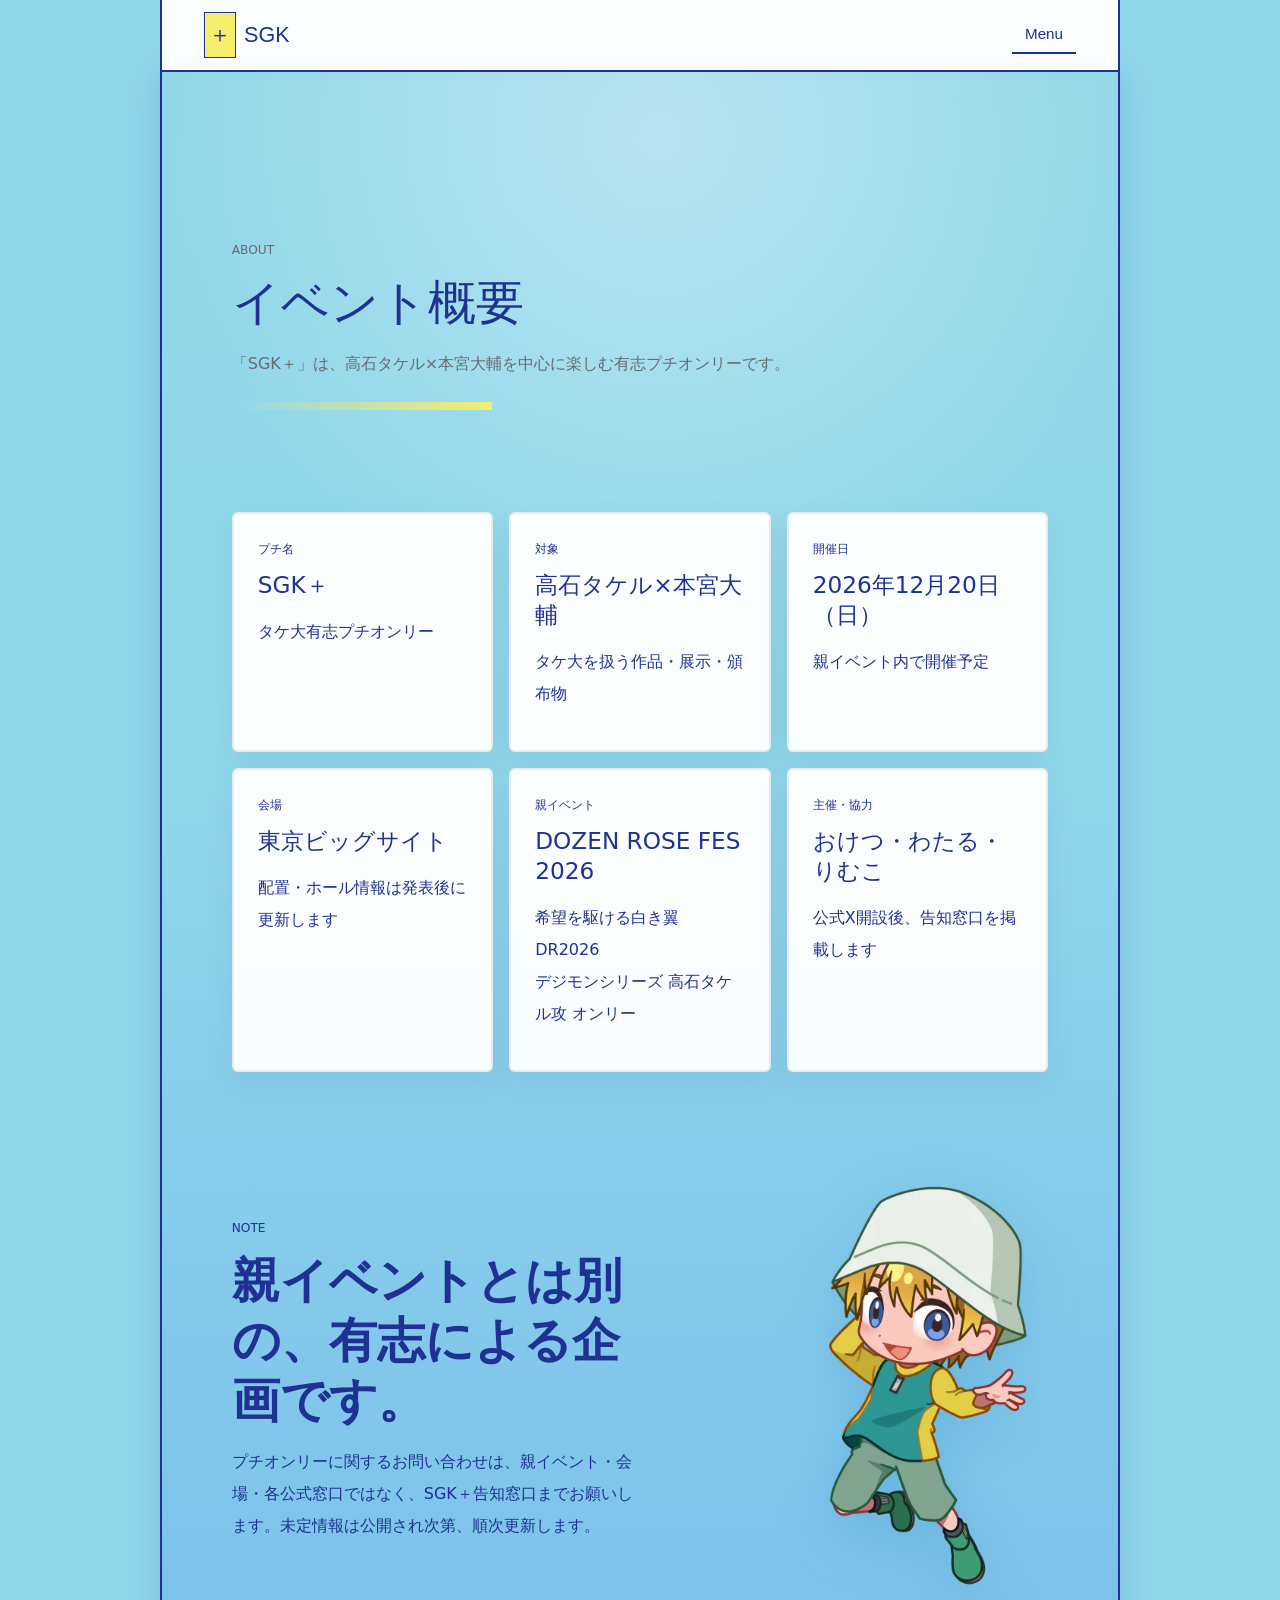
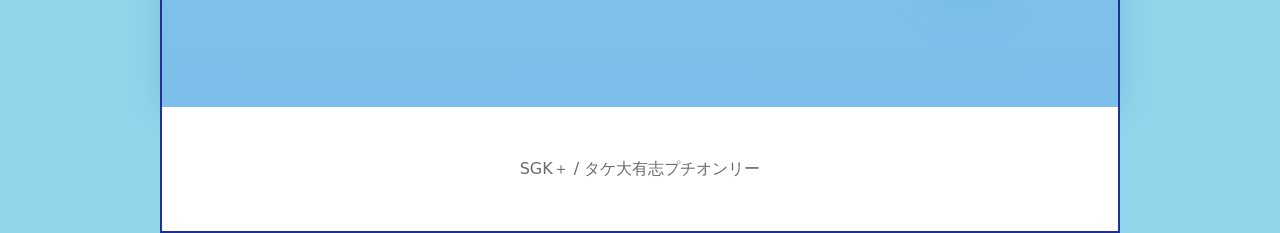
==== about.html @ bb7963df "Add files via upload" ====
<!doctype html>
<html lang="ja">
<head>
  <meta charset="utf-8">
  <meta name="viewport" content="width=device-width, initial-scale=1">
  <title>イベント概要 | SGK＋</title>
  <link rel="stylesheet" href="assets/css/style.css">
</head>
<body>
  <header class="site-header">
    <a class="brand" href="index.html"><span class="brand-mark">＋</span><span>SGK</span></a>
    <button class="nav-toggle" type="button" aria-expanded="false" aria-controls="site-nav">Menu</button>
    <nav class="site-nav" id="site-nav">
      <a href="about.html">概要</a><a href="join.html">参加方法</a><a href="circles.html">サークル</a><a href="plans.html">当日企画</a><a href="news.html">お知らせ</a><a href="contact.html">問い合わせ</a>
    </nav>
  </header>
  <main class="subpage">
    <section class="page-hero reveal">
      <p class="eyebrow">ABOUT</p>
      <h1>イベント概要</h1>
      <p>「SGK＋」は、高石タケル×本宮大輔を中心に楽しむ有志プチオンリーです。</p>
    </section>
    <section class="section detail-grid">
      <div class="detail-card reveal"><span>プチ名</span><strong>SGK＋</strong><p>タケ大有志プチオンリー</p></div>
      <div class="detail-card reveal"><span>対象</span><strong>高石タケル×本宮大輔</strong><p>タケ大を扱う作品・展示・頒布物</p></div>
      <div class="detail-card reveal"><span>開催日</span><strong>2026年12月20日（日）</strong><p>親イベント内で開催予定</p></div>
      <div class="detail-card reveal"><span>会場</span><strong>東京ビッグサイト</strong><p>配置・ホール情報は発表後に更新します</p></div>
      <div class="detail-card reveal"><span>親イベント</span><strong>DOZEN ROSE FES 2026</strong><p>希望を駆ける白き翼 DR2026<br>デジモンシリーズ 高石タケル攻 オンリー</p></div>
      <div class="detail-card reveal"><span>主催・協力</span><strong>おけつ・わたる・りむこ</strong><p>公式X開設後、告知窓口を掲載します</p></div>
    </section>
    <section class="section split">
      <div class="reveal">
        <div class="section-kicker">NOTE</div>
        <h2>親イベントとは別の、有志による企画です。</h2>
        <p>プチオンリーに関するお問い合わせは、親イベント・会場・各公式窓口ではなく、SGK＋告知窓口までお願いします。未定情報は公開され次第、順次更新します。</p>
      </div>
      <img class="side-sd reveal" src="assets/images/takeru-sd.webp" alt="高石タケルSD">
    </section>
  </main>
  <footer class="site-footer"><p>SGK＋ / タケ大有志プチオンリー</p></footer>
  <script src="assets/js/main.js"></script>
</body>
</html>
---- assets/css/style.css ----
:root {
  --blue: #19aee4;
  --blue-deep: #006f9e;
  --blue-pale: #bdefff;
  --yellow: #f5ee6d;
  --yellow-soft: #fff6a6;
  --green: #8bd017;
  --ink: #22211f;
  --muted: #686b70;
  --line: #c9e8f6;
  --paper: #ffffff;
  --shadow: 0 12px 30px rgba(39, 72, 84, .08);
  --radius: 6px;
  --space: clamp(22px, 4vw, 56px);
  --max: 1120px;
  --font-body: "Tsukushi A Round Gothic", "Tsukushi B Round Gothic", "筑紫A丸ゴシック", "筑紫B丸ゴシック", "Hiragino Maru Gothic ProN", "Hiragino Sans", "Yu Gothic", "Noto Sans JP", system-ui, sans-serif;
  --font-heading-ja: "A1 Gothic", "A1ゴシック", "Hiragino Sans", "Yu Gothic", "Noto Sans JP", system-ui, sans-serif;
  --font-heading-en: "Futura", "Futura PT", "Avenir Next", "Montserrat", "Helvetica Neue", Arial, sans-serif;
}

/* Centered poster layout: blue outer field + white scroll column */
:root {
  --blue: #90D7EC;
  --blue-deep: #1F3192;
  --ink: #1F3192;
  --line: #1F3192;
}

body {
  background: var(--blue);
  color: var(--ink);
}

.motion-parts,
.hero-parts,
.section-parts,
.local-parts,
.deco,
.hero::before,
.hero::after,
.notice-section::before,
.notice-section::after,
.scroll-poster::before {
  display: none;
}

.site-header,
main,
.site-footer {
  width: min(960px, 100%);
  margin-inline: auto;
}

.site-header {
  background: rgba(255, 255, 255, .96);
  border-inline: 2px solid var(--ink);
  border-bottom: 2px solid var(--ink);
}

main {
  background: #fff;
  border-inline: 2px solid var(--ink);
  box-shadow: 0 0 34px rgba(31, 49, 146, .18);
}

.site-footer {
  background: #fff;
  border: 2px solid var(--ink);
  border-top: 0;
}

.hero,
.quick-info,
.notice-section,
.notice-section.blue,
.notice-section.yellow,
.scroll-poster {
  background: #fff;
}

.hero {
  min-height: calc(100svh - 72px);
  padding-inline: clamp(18px, 5vw, 54px);
  border-bottom: 2px solid var(--ink);
}

.hero-bg {
  background: transparent;
}

.hero::selection,
main::selection {
  background: var(--yellow);
}

.hero-label,
.hero-sub,
.hero-facts span,
.quick-info p,
.memo-paper,
.notice-panel,
.big-step,
.guide-card,
.x-area,
.news-item,
.phone-card,
.scroll-chapter {
  border-color: var(--ink);
  color: var(--ink);
}

.hero-label,
.hero-facts span,
.quick-info p,
.notice-panel,
.big-step,
.guide-card,
.x-area,
.news-item,
.phone-card,
.scroll-chapter {
  background: #fff;
}

.hero-label {
  border: 2px solid var(--ink);
  border-radius: 0;
}

.hero-sub {
  border-color: var(--ink);
}

.quick-info {
  padding: 28px clamp(18px, 5vw, 54px);
  border-bottom: 2px solid var(--ink);
}

.quick-info-inner {
  width: 100%;
}

.quick-info p {
  border-radius: 0;
  box-shadow: none;
}

.notice-section {
  padding: clamp(64px, 8vw, 104px) clamp(18px, 5vw, 54px);
  border-bottom: 2px solid var(--ink);
}

.notice-title span {
  color: var(--ink);
  font-family: var(--font-heading-en);
}

.notice-title h2 {
  color: var(--ink);
}

.notice-panel,
.big-step,
.guide-card,
.x-area,
.news-item,
.phone-card,
.scroll-chapter {
  border: 2px solid var(--ink);
  border-radius: 0;
  box-shadow: none;
}

.notice-panel.with-sd {
  padding-inline: clamp(28px, 9vw, 110px);
}

.info-list div {
  border-bottom: 1px solid rgba(31, 49, 146, .28);
}

.big-step:not(:last-child)::after {
  border-color: var(--ink);
}

.button {
  border-color: var(--ink);
  color: var(--ink);
  background: #fff;
}

.button.primary {
  background: var(--ink);
  color: #fff;
}

.scroll-poster {
  width: 100%;
  padding-inline: clamp(18px, 5vw, 54px);
  border-bottom: 2px solid var(--ink);
  color: var(--ink);
}

.phone-card {
  background: #fff;
}

.phone-card::before {
  display: none;
}

.scroll-chapter {
  background: #fff;
}

.scroll-chapter p,
.section p,
.page-hero p {
  color: var(--ink);
}

.x-area {
  width: calc(100% - clamp(36px, 10vw, 108px));
  margin-top: clamp(54px, 8vw, 94px);
  margin-bottom: clamp(54px, 8vw, 94px);
}

.brand,
.quick-info b,
.info-list dt,
.phone-kicker,
.scroll-chapter span,
.section-kicker,
.news-item time {
  color: var(--ink);
}

.line-object {
  position: relative;
  z-index: 2;
  width: fit-content;
  margin: 0 auto clamp(22px, 4vw, 40px);
  padding: 13px 46px;
  background: #fff;
  border: 2px solid var(--ink);
  color: var(--ink);
  font-family: var(--font-heading-en);
  font-size: .9rem;
}

.line-object::before {
  content: "";
  position: absolute;
  inset: -12px -26px auto 26px;
  height: 24px;
  border: 2px solid var(--ink);
  border-bottom: 0;
  z-index: -1;
}

.object-corner {
  margin-left: 0;
  transform: rotate(-2deg);
}

.object-label {
  transform: rotate(1deg);
}

@media (max-width: 900px) {
  .site-header,
  main,
  .site-footer {
    width: min(100%, 720px);
  }

  .site-header,
  main,
  .site-footer {
    border-inline: 0;
  }

  .scroll-poster {
    padding-inline: 18px;
  }
}

* {
  box-sizing: border-box;
}

html {
  scroll-behavior: smooth;
}

body {
  margin: 0;
  color: var(--ink);
  background: var(--blue);
  font-family: var(--font-body);
  line-height: 2;
  letter-spacing: 0;
  font-weight: 400;
}

body * {
  letter-spacing: 0;
}

a {
  color: inherit;
  text-decoration: none;
}

img {
  max-width: 100%;
  display: block;
}

.site-header {
  position: sticky;
  top: 0;
  z-index: 20;
  display: flex;
  align-items: center;
  justify-content: space-between;
  min-height: 72px;
  padding: 12px clamp(16px, 4vw, 42px);
  background: rgba(251, 250, 243, .88);
  border-bottom: 1px solid rgba(34, 33, 31, .1);
  backdrop-filter: blur(18px);
}

.brand {
  display: inline-flex;
  align-items: center;
  gap: 8px;
  font-weight: 500;
  font-size: 1.35rem;
  color: var(--blue-deep);
  font-family: var(--font-heading-en);
}

.brand-mark {
  display: grid;
  place-items: center;
  width: 32px;
  aspect-ratio: 1;
  color: var(--ink);
  background: var(--yellow);
  border: 1px solid var(--ink);
  box-shadow: none;
}

.site-nav {
  position: absolute;
  top: calc(100% + 10px);
  right: clamp(16px, 4vw, 42px);
  display: none;
  min-width: min(300px, calc(100vw - 32px));
  padding: 14px;
  background: var(--ink);
  border: 2px solid var(--ink);
  box-shadow: 10px 10px 0 rgba(255, 255, 255, .35);
  font-size: .9rem;
  font-weight: 400;
  font-family: var(--font-heading-ja);
}

.site-nav.is-open {
  display: grid;
  gap: 8px;
}

.site-nav a {
  padding: 13px 16px;
  border-radius: 0;
  background: transparent;
  color: #fff;
  border: 1px solid rgba(255, 255, 255, .3);
}

.site-nav a:hover {
  background: #fff;
  color: var(--ink);
}

.nav-toggle {
  display: inline-flex;
  align-items: center;
  justify-content: center;
  appearance: none;
  border: 0;
  background: transparent;
  color: var(--ink);
  min-width: 64px;
  min-height: 38px;
  padding: 0 0 2px;
  font-weight: 500;
  font-family: var(--font-heading-en);
  font-size: .95rem;
  border-bottom: 2px solid var(--ink);
  box-shadow: none;
}

.hero {
  position: relative;
  min-height: calc(100svh - 72px);
  overflow: hidden;
  display: grid;
  place-items: center;
  padding: 44px 18px 108px;
  isolation: isolate;
}

.hero-bg {
  position: absolute;
  inset: 0;
  z-index: -3;
  background:
    radial-gradient(circle at 28% 44%, rgba(245, 238, 109, .28) 0 16%, transparent 16.3%),
    radial-gradient(circle at 82% 34%, rgba(255, 255, 255, .18) 0 18%, transparent 18.3%),
    linear-gradient(105deg, #16a7dc 0%, #21bceb 58%, #0795ca 100%);
}

.hero::before {
  content: "";
  position: absolute;
  width: min(1060px, 92vw);
  height: min(560px, 70vh);
  left: 50%;
  top: 50%;
  transform: translate(-50%, -48%) rotate(-2.4deg);
  z-index: -2;
  background: rgba(255, 255, 255, .24);
  border: 1px solid rgba(34, 33, 31, .08);
  border-radius: 0;
  box-shadow: none;
}

.hero::after {
  content: "";
  position: absolute;
  inset: auto 0 0 0;
  height: 95px;
  background: var(--blue);
  clip-path: polygon(0 34%, 100% 0, 100% 100%, 0 100%);
  z-index: -2;
}

.hero-inner {
  width: min(820px, 92vw);
  padding: clamp(18px, 4vw, 36px);
  text-align: center;
  background: transparent;
  border: 0;
  box-shadow: none;
  backdrop-filter: none;
}

.hero-character {
  position: absolute;
  z-index: -1;
  width: clamp(230px, 24vw, 350px);
  filter: saturate(1.04) contrast(1.02) drop-shadow(0 14px 18px rgba(39, 72, 84, .12));
}

.hero-daisuke {
  left: clamp(-36px, 6vw, 96px);
  bottom: clamp(24px, 6vw, 72px);
}

.hero-takeru {
  right: clamp(-34px, 7vw, 104px);
  bottom: clamp(72px, 9vw, 118px);
  top: auto;
}

.eyebrow,
.section-kicker {
  margin: 0 0 10px;
  color: var(--blue-deep);
  font-size: .76rem;
  font-weight: 500;
  letter-spacing: 0;
  text-transform: uppercase;
}

.hero-label {
  display: inline-block;
  margin: 0 0 12px;
  padding: 9px 24px;
  border: 1px solid rgba(34, 33, 31, .38);
  border-radius: 999px;
  background: rgba(255, 255, 255, .68);
  color: var(--ink);
  font-size: .82rem;
  font-weight: 500;
  letter-spacing: 0;
  font-family: var(--font-heading-en);
}

.logo-title {
  width: min(660px, 86vw);
  margin: 0 auto;
  line-height: 0;
  display: flex;
  justify-content: center;
}

.logo-title img {
  width: 100%;
  height: auto;
  display: block;
  object-fit: contain;
}

.hero-event-info {
  display: grid;
  gap: 18px;
  justify-items: center;
  margin-top: clamp(18px, 3vw, 34px);
  color: var(--ink);
  text-align: center;
}

.hero-event-info p {
  margin: 0;
}

.hero-event-info span {
  display: block;
  margin-bottom: 4px;
  font-family: var(--font-heading-ja);
  font-size: clamp(.9rem, 2vw, 1.05rem);
}

.hero-event-info span::before,
.hero-event-info span::after {
  content: "-";
  margin: 0 .35em;
}

.hero-event-info b {
  display: block;
  font-family: var(--font-heading-en);
  font-size: clamp(1.25rem, 3vw, 2rem);
  line-height: 1.45;
  font-weight: 500;
}

.hero-sub {
  display: inline-block;
  margin: 8px 0 10px;
  padding: 0;
  background: transparent;
  color: var(--ink);
  border: 0;
  font-weight: 500;
  font-size: clamp(.95rem, 2.2vw, 1.18rem);
  font-family: var(--font-heading-ja);
}

.hero-copy {
  margin: 0;
  color: var(--blue-deep);
  font-size: clamp(1.05rem, 3vw, 1.45rem);
  font-weight: 500;
  font-family: var(--font-heading-ja);
}

.hero-facts {
  display: flex;
  flex-wrap: wrap;
  justify-content: center;
  gap: 8px;
  margin: 20px 0 0;
}

.hero-facts:empty {
  display: none;
}

.hero-facts span {
  padding: 10px 16px;
  background: rgba(255, 255, 255, .72);
  border: 1px solid rgba(34, 33, 31, .18);
  font-weight: 500;
}

.cta-row {
  display: flex;
  flex-wrap: wrap;
  justify-content: center;
  gap: 12px;
  margin-top: 26px;
}

.button {
  display: inline-flex;
  align-items: center;
  justify-content: center;
  min-height: 46px;
  padding: 12px 24px;
  border: 2px solid var(--ink);
  border-radius: 999px;
  font-weight: 400;
  font-family: var(--font-heading-ja);
  box-shadow: none;
  transition: transform .2s ease, box-shadow .2s ease;
}

.button:hover {
  transform: translate(-2px, -2px);
  box-shadow: 0 8px 18px rgba(39, 72, 84, .12);
}

.button.primary {
  background: var(--ink);
  color: #fff;
}

.button.secondary,
.button.small {
  background: #fff;
  color: var(--ink);
}

.button.small {
  min-height: 38px;
  padding: 7px 13px;
  font-size: .9rem;
}

.scroll-note {
  position: absolute;
  left: 50%;
  bottom: 18px;
  transform: translateX(-50%);
  color: var(--blue-deep);
  font-size: .72rem;
  font-weight: 400;
  letter-spacing: 0;
}

.motion-parts {
  position: absolute;
  inset: 0;
  pointer-events: none;
  z-index: 0;
}

.hero-parts {
  z-index: -1;
}

.deco {
  position: absolute;
  display: block;
  opacity: .95;
  will-change: transform;
}

.deco-ticket {
  padding: 9px 18px;
  background: var(--yellow);
  border: 1px solid rgba(34, 33, 31, .24);
  color: var(--ink);
  font-size: .88rem;
  font-family: var(--font-heading-en);
}

.hero-parts .deco-ticket {
  left: 18%;
  top: 18%;
  transform: rotate(-8deg);
}

.deco-plus {
  right: 18%;
  top: 22%;
  color: #fff;
  font-size: clamp(3rem, 8vw, 7rem);
  font-weight: 300;
}

.deco-small-plus {
  color: var(--yellow);
  font-size: clamp(2.6rem, 6vw, 4.6rem);
  font-weight: 300;
}

.deco-line {
  width: 180px;
  height: 1px;
  background: rgba(255, 255, 255, .75);
  transform: rotate(-12deg);
}

.hero-parts .deco-line {
  right: 12%;
  bottom: 20%;
}

.section-parts {
  z-index: 1;
}

.deco-frame {
  width: clamp(80px, 12vw, 150px);
  aspect-ratio: 1.2;
  background: transparent;
  border: 3px solid var(--ink);
  box-shadow: 10px 10px 0 rgba(255, 255, 255, .35);
}

.section-parts .deco-frame {
  left: clamp(18px, 8vw, 120px);
  top: 44px;
  transform: rotate(9deg);
}

.section-parts .deco-small-plus {
  right: clamp(20px, 9vw, 130px);
  bottom: 54px;
}

.deco-ribbon {
  width: 160px;
  height: 34px;
  background: var(--ink);
  transform: rotate(-8deg);
}

.join-parts .deco-ribbon {
  right: clamp(24px, 10vw, 160px);
  top: 64px;
}

.join-parts .deco-ticket {
  left: clamp(20px, 7vw, 110px);
  bottom: 86px;
  transform: rotate(8deg);
}

.local-parts {
  z-index: -1;
}

.local-parts .deco-line {
  left: 6%;
  top: 18px;
}

.local-parts .deco-small-plus {
  right: 5%;
  bottom: 4px;
}

.contents-parts .deco-frame {
  right: clamp(18px, 8vw, 120px);
  left: auto;
  top: 44px;
  transform: rotate(-8deg);
}

.contents-parts .deco-ribbon {
  left: clamp(24px, 10vw, 160px);
  bottom: 72px;
  transform: rotate(6deg);
}

.quick-info {
  background: var(--blue);
  color: var(--ink);
  padding: 24px 16px;
}

.quick-info-inner {
  width: min(var(--max), 100%);
  margin: 0 auto;
  display: grid;
  grid-template-columns: repeat(3, 1fr);
  gap: 14px;
}

.memo-paper {
  position: relative;
  width: min(760px, 100%);
  margin: 0 auto;
  padding: clamp(26px, 4vw, 46px);
  background: #fff;
  border: 2px solid var(--ink);
  border-radius: 18px;
  color: var(--ink);
  box-shadow: none;
}

.memo-paper::before {
  content: "";
  position: absolute;
  left: -28px;
  top: 28px;
  width: 52px;
  height: 18px;
  background: var(--yellow);
  border: 2px solid var(--ink);
  transform: rotate(-7deg);
}

.memo-paper p {
  margin: 0;
  font-size: clamp(1rem, 2vw, 1.28rem);
  line-height: 2;
}

.memo-paper p + p {
  margin-top: 1em;
}

.memo-slide {
  transform: translateX(-110px) rotate(-2.5deg);
}

.memo-slide.is-visible {
  transform: translateX(0) rotate(-1deg);
}

.quick-info p {
  margin: 0;
  padding: 18px;
  background: #fff;
  color: var(--ink);
  border: 2px solid var(--ink);
  border-radius: var(--radius);
  box-shadow: 6px 6px 0 rgba(34, 33, 31, .16);
}

.quick-info b,
.quick-info span {
  display: block;
}

.quick-info b {
  color: var(--blue-deep);
  font-size: .78rem;
  font-family: var(--font-heading-ja);
}

.quick-info span {
  font-weight: 500;
}

.scroll-poster {
  position: relative;
  display: grid;
  grid-template-columns: minmax(260px, 420px) minmax(0, 1fr);
  gap: clamp(28px, 7vw, 96px);
  width: min(1180px, calc(100% - 32px));
  margin: 0 auto;
  padding: clamp(70px, 9vw, 120px) 0;
  color: #fff;
}

.scroll-poster::before {
  content: "";
  position: absolute;
  inset: 36px -8px;
  z-index: -1;
  background:
    linear-gradient(rgba(255, 255, 255, .22) 1px, transparent 1px),
    linear-gradient(90deg, rgba(255, 255, 255, .22) 1px, transparent 1px);
  background-size: 30px 30px;
  opacity: .72;
}

.scroll-phone {
  position: sticky;
  top: 106px;
  align-self: start;
  display: grid;
  place-items: center;
  min-height: min(72vh, 680px);
}

.phone-card {
  position: relative;
  width: min(340px, 78vw);
  aspect-ratio: .64;
  padding: 34px 26px;
  overflow: hidden;
  background:
    radial-gradient(circle at 30% 24%, rgba(245, 238, 109, .45) 0 22%, transparent 22.4%),
    #fff;
  color: var(--ink);
  border: 1px solid rgba(255, 255, 255, .9);
  box-shadow: 0 22px 50px rgba(0, 72, 104, .24);
}

.phone-card::before {
  content: "";
  position: absolute;
  inset: 18px;
  border: 1px solid var(--ink);
  background: transparent;
  pointer-events: none;
}

.phone-kicker,
.phone-card h2,
.phone-card p,
.phone-card img {
  position: relative;
  z-index: 1;
}

.phone-kicker {
  margin: 0 0 10px;
  color: var(--blue-deep);
  font-size: .9rem;
}

.phone-card h2 {
  margin: 0;
  font-size: clamp(2.2rem, 6vw, 4.2rem);
  line-height: 1.05;
  font-weight: 400;
}

.phone-card p {
  margin: 12px 0 0;
  line-height: 1.7;
}

.phone-card img {
  position: absolute;
  right: 12px;
  bottom: 14px;
  width: min(170px, 46%);
  max-height: 45%;
  object-fit: contain;
  filter: drop-shadow(0 12px 16px rgba(39, 72, 84, .16));
  animation: phoneFloat 4.8s ease-in-out infinite;
}

.phone-card.is-changing {
  animation: phoneSwap .42s ease;
}

.scroll-chapters {
  display: grid;
  gap: clamp(38px, 12vh, 120px);
  padding: 10vh 0 18vh;
}

.scroll-chapter {
  min-height: 48vh;
  display: grid;
  align-content: center;
  padding: clamp(28px, 5vw, 54px);
  background: rgba(255, 255, 255, .9);
  color: var(--ink);
  border: 1px solid rgba(255, 255, 255, .8);
  transform: rotate(-.8deg);
  transition: transform .4s ease, background .4s ease;
}

.scroll-chapter:nth-child(2) {
  transform: rotate(1deg);
}

.scroll-chapter.is-active {
  background: #fff;
  transform: rotate(0) scale(1.02);
}

.scroll-chapter span {
  color: var(--blue-deep);
  font-size: .92rem;
}

.scroll-chapter h2 {
  margin: 6px 0 12px;
  font-size: clamp(1.8rem, 5vw, 3.8rem);
  line-height: 1.18;
  font-weight: 400;
}

.scroll-chapter p {
  margin: 0;
  color: var(--muted);
}

.notice-section {
  position: relative;
  padding: clamp(48px, 7vw, 86px) 16px;
  background: var(--blue);
  overflow: hidden;
}

.notice-section::after {
  content: "";
  position: absolute;
  inset: clamp(34px, 5vw, 64px) clamp(16px, 5vw, 72px);
  z-index: 0;
  background: rgba(255, 255, 255, .88);
  border: 2px solid var(--ink);
  box-shadow: 0 18px 40px rgba(0, 76, 110, .14);
  transform: rotate(-1.2deg);
  pointer-events: none;
}

.notice-section.blue {
  background: var(--blue);
}

.notice-section.yellow {
  background: var(--blue);
}

.notice-section::before {
  content: "";
  position: absolute;
  inset: 20px clamp(16px, 4vw, 52px);
  border: 1px solid rgba(255, 255, 255, .32);
  pointer-events: none;
}

.notice-section > * {
  position: relative;
  z-index: 1;
}

.notice-title {
  width: min(var(--max), 100%);
  margin: 0 auto 28px;
  text-align: center;
}

.notice-title img,
.image-head img,
.contact-title img {
  width: min(520px, 92%);
  height: auto;
  margin: 0 auto;
}

.image-head {
  align-items: center;
  justify-content: center;
  flex-direction: column;
  gap: 18px;
}

.contact-title {
  margin-bottom: 26px;
}

.simple-panel {
  display: grid;
  justify-items: center;
  gap: 22px;
  text-align: center;
}

.notice-title span {
  display: inline-flex;
  min-width: 0;
  justify-content: center;
  padding: 16px 34px;
  border: 0;
  border-radius: 0;
  color: var(--blue-deep);
  font-size: clamp(1.55rem, 5vw, 3.6rem);
  font-weight: 400;
  font-style: normal;
  letter-spacing: 0;
  font-family: var(--font-heading-en);
}

.notice-section.blue .notice-title span,
.notice-section.blue .notice-title h2 {
  color: var(--blue-deep);
}

.notice-title h2 {
  margin: 18px 0 0;
  font-size: clamp(1.25rem, 3vw, 2rem);
  font-weight: 500;
  color: var(--ink);
  font-family: var(--font-heading-ja);
}

.notice-panel,
.big-flow,
.guide-links {
  width: min(var(--max), 100%);
  margin: 0 auto;
}

.notice-panel {
  position: relative;
  padding: clamp(22px, 4vw, 40px);
  background: rgba(255, 255, 255, .9);
  border: 2px solid var(--ink);
  border-radius: 0;
  box-shadow: none;
}

.notice-panel.with-sd {
  padding-inline: clamp(24px, 9vw, 120px);
  overflow: visible;
}

.panel-sd {
  position: absolute;
  z-index: 2;
  width: clamp(88px, 12vw, 138px);
  filter: drop-shadow(0 10px 14px rgba(39, 72, 84, .14));
  pointer-events: none;
}

.panel-sd-left {
  left: clamp(-18px, 2vw, 24px);
  top: -34px;
  animation: sdFloatLeft 4.8s ease-in-out infinite;
}

.panel-sd-right {
  right: clamp(-18px, 2vw, 24px);
  bottom: -34px;
  animation: sdFloatRight 5.2s ease-in-out infinite;
}

.info-list {
  margin: 0;
}

.info-list div {
  display: grid;
  grid-template-columns: 170px 1fr;
  gap: 28px;
  padding: 20px 0;
  border-bottom: 1px solid rgba(34, 33, 31, .12);
}

.info-list div:last-child {
  border-bottom: 0;
}

.info-list dt {
  color: var(--blue-deep);
  font-weight: 500;
  font-family: var(--font-heading-ja);
}

.info-list dd {
  margin: 0;
  font-weight: 500;
}

.big-flow {
  position: relative;
  display: grid;
  gap: 18px;
}

.sd-flow {
  padding: 0 clamp(0px, 7vw, 84px);
}

.flow-sd {
  position: absolute;
  width: clamp(86px, 12vw, 136px);
  filter: drop-shadow(0 10px 14px rgba(39, 72, 84, .18));
  pointer-events: none;
}

.flow-sd-a {
  left: 0;
  top: 18%;
  animation: sdFloatFlowA 5.6s ease-in-out infinite;
}

.flow-sd-b {
  right: 0;
  bottom: 8%;
  animation: sdFloatFlowB 6s ease-in-out infinite;
}

.big-step {
  position: relative;
  display: grid;
  grid-template-columns: 58px 1fr;
  align-items: center;
  gap: 18px;
  padding: clamp(20px, 4vw, 34px);
  background: rgba(255, 255, 255, .9);
  border: 2px solid var(--ink);
  border-radius: 0;
  box-shadow: none;
}

.big-step:not(:last-child)::after {
  content: "";
  position: absolute;
  left: 50%;
  bottom: -15px;
  width: 20px;
  height: 20px;
  border-right: 2px solid rgba(34, 33, 31, .28);
  border-bottom: 2px solid rgba(34, 33, 31, .28);
  transform: translateX(-50%) rotate(45deg);
}

.big-step b {
  display: grid;
  place-items: center;
  width: 48px;
  aspect-ratio: 1;
  background: transparent;
  color: var(--blue-deep);
  border-radius: 0;
  border-right: 1px solid rgba(34, 33, 31, .2);
  font-size: 1.3rem;
}

.big-step p {
  margin: 0;
  color: var(--ink);
  font-size: clamp(1.05rem, 2.7vw, 1.55rem);
  font-weight: 500;
  font-family: var(--font-heading-ja);
}

.big-step small {
  display: block;
  margin-top: 4px;
  color: var(--muted);
  font-weight: 500;
}

.center-cta {
  width: min(var(--max), 100%);
  margin: 28px auto 0;
  text-align: center;
}

.guide-links {
  display: grid;
  grid-template-columns: repeat(4, 1fr);
  gap: 16px;
}

.guide-card {
  display: grid;
  gap: 6px;
  min-height: 130px;
  padding: 26px;
  background: rgba(255, 255, 255, .9);
  border: 2px solid var(--ink);
  border-radius: 0;
  box-shadow: none;
}

.guide-card b {
  font-size: 1.2rem;
  font-weight: 500;
  font-family: var(--font-heading-ja);
}

.guide-card span {
  color: var(--muted);
  font-weight: 500;
}

.section {
  width: min(var(--max), calc(100% - 32px));
  margin-inline: auto;
  padding: var(--space) 0;
}

.intro {
  text-align: center;
  padding-top: calc(var(--space) + 18px);
}

.intro h2,
.section h2,
.page-hero h1 {
  margin: 0 0 16px;
  line-height: 1.25;
  font-size: clamp(1.65rem, 4vw, 3rem);
  font-family: var(--font-heading-ja);
  font-weight: 500;
}

.intro p,
.page-hero p,
.section p {
  color: var(--muted);
}

.info-band {
  width: 100%;
  max-width: none;
  padding-inline: max(16px, calc((100% - var(--max)) / 2));
  background: var(--yellow-soft);
}

.ticket-grid,
.detail-grid,
.plan-grid,
.contact-grid,
.page-links {
  display: grid;
  grid-template-columns: repeat(4, 1fr);
  gap: 16px;
}

.ticket,
.detail-card,
.plan-card,
.contact-card,
.page-card,
.notice-box,
.empty-state,
.flow-card {
  background: rgba(255, 255, 255, .96);
  border: 2px solid rgba(23, 36, 51, .08);
  border-radius: var(--radius);
  box-shadow: var(--shadow);
}

.ticket {
  position: relative;
  padding: 22px;
  overflow: hidden;
}

.ticket::before {
  content: "";
  position: absolute;
  width: 54px;
  aspect-ratio: 1;
  right: -18px;
  top: -18px;
  background: var(--yellow);
  border-radius: 50%;
}

.ticket span,
.detail-card span,
.plan-card span,
.page-card span {
  display: block;
  color: var(--blue-deep);
  font-size: .74rem;
  font-weight: 500;
  letter-spacing: 0;
  font-family: var(--font-heading-en);
}

.ticket strong,
.detail-card strong,
.page-card strong {
  display: block;
  margin: 8px 0 5px;
  font-size: clamp(1.1rem, 2vw, 1.45rem);
  line-height: 1.3;
  font-family: var(--font-heading-ja);
  font-weight: 500;
}

.ticket small,
.page-card small {
  color: var(--muted);
  font-weight: 400;
}

.split {
  display: grid;
  grid-template-columns: minmax(0, 1.1fr) minmax(280px, .9fr);
  align-items: center;
  gap: clamp(22px, 5vw, 68px);
}

.text-link {
  display: inline-block;
  color: var(--blue-deep);
  font-weight: 500;
  font-family: var(--font-heading-ja);
  border-bottom: 4px solid var(--yellow);
}

.mini-flow {
  display: grid;
  gap: 12px;
}

.mini-flow div {
  display: flex;
  align-items: center;
  gap: 14px;
  padding: 18px 22px;
  background: #fff;
  border: 1px solid var(--line);
  box-shadow: 6px 6px 0 rgba(33, 174, 231, .16);
}

.mini-flow b,
.flow-card b {
  display: grid;
  place-items: center;
  width: 42px;
  aspect-ratio: 1;
  flex: 0 0 auto;
  background: var(--blue);
  color: #fff;
  border: 2px solid var(--ink);
  font-size: .9rem;
}

.mini-flow span {
  font-weight: 500;
  font-family: var(--font-heading-ja);
}

.section-head {
  display: flex;
  align-items: end;
  justify-content: space-between;
  gap: 16px;
  margin-bottom: 20px;
}

.news-list {
  display: grid;
  gap: 10px;
}

.news-item {
  display: grid;
  grid-template-columns: 130px 1fr;
  gap: 16px;
  align-items: center;
  padding: 20px 24px;
  background: #fff;
  border: 1px solid var(--line);
  border-radius: var(--radius);
}

.news-item time {
  color: var(--blue-deep);
  font-weight: 500;
  font-family: var(--font-heading-en);
}

.news-item span {
  font-weight: 500;
  font-family: var(--font-heading-ja);
}

.page-links {
  grid-template-columns: repeat(4, 1fr);
}

.page-card {
  position: relative;
  min-height: 190px;
  padding: 26px;
  overflow: hidden;
}

.page-card::after {
  content: "＋";
  position: absolute;
  right: 16px;
  bottom: -24px;
  color: rgba(33, 174, 231, .22);
  font-size: 6rem;
  font-weight: 400;
}

.x-area {
  display: grid;
  grid-template-columns: 1fr;
  align-items: center;
  gap: 22px;
  padding: clamp(28px, 5vw, 46px);
  background: rgba(255, 255, 255, .68);
  color: var(--ink);
  border: 2px solid var(--ink);
  border-radius: 0;
}

.x-area p {
  color: var(--muted);
}

.x-area .section-kicker {
  color: var(--blue-deep);
  font-family: var(--font-heading-en);
}

.site-footer {
  padding: 42px 16px;
  text-align: center;
  color: var(--muted);
  background: #fff;
  border-top: 1px solid var(--line);
}

.site-footer p {
  margin: 4px 0;
}

.subpage {
  padding-bottom: 56px;
}

.page-hero {
  width: min(var(--max), calc(100% - 32px));
  margin: 0 auto;
  padding: clamp(64px, 9vw, 112px) 0 var(--space);
}

.page-hero::after {
  content: "";
  display: block;
  width: min(260px, 70vw);
  height: 8px;
  margin-top: 22px;
  background: linear-gradient(90deg, var(--blue), var(--yellow));
}

.detail-card,
.plan-card,
.contact-card {
  padding: 24px;
}

.detail-grid {
  grid-template-columns: repeat(3, 1fr);
}

.side-sd {
  width: min(300px, 70vw);
  margin: 0 auto;
  filter: drop-shadow(0 18px 28px rgba(4, 112, 168, .18));
}

.flow-list {
  display: grid;
  gap: 14px;
}

.flow-card {
  display: grid;
  grid-template-columns: 54px 220px 1fr;
  gap: 18px;
  align-items: center;
  padding: 20px;
}

.flow-card h3 {
  margin: 0;
  font-size: 1.12rem;
  font-family: var(--font-heading-ja);
  font-weight: 500;
}

.flow-card p {
  margin: 0;
}

.note,
.notice-box {
  border-left: 6px solid var(--yellow);
}

.plan-grid {
  grid-template-columns: repeat(2, 1fr);
}

.plan-card {
  min-height: 220px;
}

.plan-card span {
  width: 42px;
  padding: 3px 0;
  text-align: center;
  background: var(--yellow);
  color: var(--ink);
  border: 2px solid var(--ink);
}

.contact-grid {
  grid-template-columns: repeat(2, 1fr);
}

.notice-box {
  padding: 24px;
}

.empty-state {
  display: grid;
  place-items: center;
  min-height: 420px;
  padding: 28px;
  text-align: center;
  overflow: hidden;
}

.empty-state img {
  width: 260px;
  height: 180px;
  object-fit: cover;
  object-position: top;
  opacity: .95;
  margin-bottom: 20px;
}

.circle-section {
  max-width: 1220px;
}

.circle-tools {
  display: flex;
  flex-wrap: wrap;
  justify-content: center;
  gap: 10px;
  margin-bottom: 28px;
}

.chip {
  appearance: none;
  border: 2px solid var(--ink);
  border-radius: 999px;
  background: #fff;
  padding: 10px 22px;
  color: var(--ink);
  font-weight: 500;
  font-family: var(--font-heading-ja);
}

.chip.is-active {
  background: var(--yellow);
}

.circle-grid {
  display: grid;
  grid-template-columns: repeat(3, 1fr);
  gap: 18px;
}

.circle-card {
  position: relative;
  min-height: 430px;
  overflow: hidden;
  border: 2px solid var(--ink);
  border-radius: var(--radius);
  background: #fff;
  box-shadow: 10px 10px 0 rgba(33, 174, 231, .22);
  transition: transform .28s ease, box-shadow .28s ease;
}

.circle-card:hover {
  transform: translateY(-8px);
  box-shadow: 14px 18px 0 rgba(255, 228, 92, .75);
}

.circle-no {
  position: absolute;
  z-index: 2;
  left: 18px;
  top: 18px;
  display: grid;
  place-items: center;
  width: 52px;
  aspect-ratio: 1;
  background: var(--ink);
  color: #fff;
  border-radius: 50%;
  font-weight: 500;
}

.circle-visual {
  display: grid;
  place-items: center;
  height: 230px;
  background: var(--blue);
  border-bottom: 2px solid var(--ink);
}

.circle-visual.yellow {
  background: var(--yellow);
}

.circle-visual img {
  width: 150px;
  max-height: 210px;
  object-fit: contain;
  filter: drop-shadow(0 14px 18px rgba(23, 36, 51, .22));
  transition: transform .28s ease;
}

.circle-card:hover .circle-visual img {
  transform: scale(1.08) rotate(-2deg);
}

.circle-body {
  padding: 24px;
}

.circle-space {
  margin: 0 0 4px;
  color: var(--blue-deep);
  font-weight: 500;
  font-family: var(--font-heading-en);
}

.circle-body h2 {
  margin: 0 0 8px;
  font-size: 1.45rem;
  font-family: var(--font-heading-ja);
  font-weight: 500;
}

.circle-tags {
  display: flex;
  flex-wrap: wrap;
  gap: 7px;
  margin-top: 14px;
}

.circle-tags span {
  padding: 4px 10px;
  background: var(--blue-pale);
  border-radius: 999px;
  color: var(--blue-deep);
  font-size: .8rem;
  font-weight: 500;
  font-family: var(--font-heading-ja);
}

.float-a {
  animation: floatA 5.8s ease-in-out infinite;
}

.float-b {
  animation: floatB 6.4s ease-in-out infinite;
}

.reveal {
  opacity: 0;
  transform: translateY(22px);
  transition: opacity .85s cubic-bezier(.2, .8, .2, 1), transform .85s cubic-bezier(.2, .8, .2, 1);
}

.reveal.is-visible {
  opacity: 1;
  transform: translateY(0);
}

.reveal-title {
  transform: translateY(28px) rotate(-2deg);
}

.reveal-card {
  transform: translateY(34px) scale(.96) rotate(1.4deg);
}

.reveal-pop {
  transform: translateY(26px) scale(.92);
}

.reveal-left {
  transform: translateX(-34px) rotate(-1.2deg);
}

.reveal-right {
  transform: translateX(34px) rotate(1.2deg);
}

.reveal-title.is-visible,
.reveal-card.is-visible,
.reveal-pop.is-visible,
.reveal-left.is-visible,
.reveal-right.is-visible {
  transform: translate(0, 0) scale(1) rotate(0);
}

.quick-info-inner .reveal:nth-child(2),
.guide-links .reveal:nth-child(2),
.big-flow .reveal:nth-child(2) {
  transition-delay: .08s;
}

.quick-info-inner .reveal:nth-child(3),
.guide-links .reveal:nth-child(3),
.big-flow .reveal:nth-child(3) {
  transition-delay: .16s;
}

.guide-links .reveal:nth-child(4),
.big-flow .reveal:nth-child(4) {
  transition-delay: .24s;
}

.big-flow .reveal:nth-child(5) {
  transition-delay: .32s;
}

@keyframes floatA {
  0%, 100% { transform: translateY(0) rotate(-2deg); }
  50% { transform: translateY(-14px) rotate(1deg); }
}

@keyframes floatB {
  0%, 100% { transform: translateY(0) rotate(2deg); }
  50% { transform: translateY(16px) rotate(-1deg); }
}

@keyframes sdFloatLeft {
  0%, 100% { transform: translateY(0) rotate(-8deg); }
  50% { transform: translateY(-14px) rotate(-3deg); }
}

@keyframes sdFloatRight {
  0%, 100% { transform: translateY(0) rotate(7deg); }
  50% { transform: translateY(13px) rotate(3deg); }
}

@keyframes sdFloatFlowA {
  0%, 100% { transform: translateX(-38%) translateY(0) rotate(-10deg); }
  50% { transform: translateX(-38%) translateY(-16px) rotate(-5deg); }
}

@keyframes sdFloatFlowB {
  0%, 100% { transform: translateX(35%) translateY(0) rotate(9deg); }
  50% { transform: translateX(35%) translateY(15px) rotate(4deg); }
}

@keyframes phoneFloat {
  0%, 100% { transform: translateY(0) rotate(2deg); }
  50% { transform: translateY(-12px) rotate(-1deg); }
}

@keyframes phoneSwap {
  0% { transform: translateY(0) scale(1); }
  45% { transform: translateY(10px) scale(.97); }
  100% { transform: translateY(0) scale(1); }
}

@media (max-width: 900px) {
  .site-nav {
    top: calc(100% + 10px);
    right: 16px;
    left: 16px;
    min-width: 0;
    grid-template-columns: repeat(2, 1fr);
  }

  .hero {
    min-height: auto;
    padding-top: 42px;
  }

  .hero-inner {
    margin-top: 130px;
  }

  .hero-character {
    width: 210px;
  }

  .hero-daisuke {
    left: -38px;
    top: 72px;
    bottom: auto;
  }

  .hero-takeru {
    right: -42px;
    top: 94px;
  }

  .ticket-grid,
  .detail-grid,
  .page-links {
    grid-template-columns: repeat(2, 1fr);
  }

  .scroll-poster {
    grid-template-columns: 1fr;
  }

  .scroll-phone {
    position: relative;
    top: auto;
    min-height: auto;
  }

  .phone-card {
    width: min(340px, 92vw);
  }

  .scroll-chapters {
    padding: 0 0 40px;
    gap: 22px;
  }

  .scroll-chapter {
    min-height: auto;
  }

  .split,
  .flow-card,
  .x-area,
  .plan-grid,
  .contact-grid {
    grid-template-columns: 1fr;
  }

  .notice-panel.with-sd {
    padding: 82px 22px 86px;
  }

  .panel-sd {
    width: 96px;
  }

  .panel-sd-left {
    left: 12px;
    top: -22px;
  }

  .panel-sd-right {
    right: 12px;
    bottom: -22px;
  }

  .sd-flow {
    padding: 0;
  }

  .flow-sd {
    display: none;
  }

  .flow-card {
    align-items: start;
  }
}

@media (max-width: 560px) {
  .site-header {
    min-height: 64px;
  }

  .site-nav {
    top: 64px;
    grid-template-columns: 1fr;
  }

  .logo-title {
    width: min(340px, 92vw);
  }

  .hero-sub {
    margin-top: 16px;
  }

  .hero-inner {
    padding: 22px 16px;
  }

  .hero-character {
    width: 160px;
  }

  .hero-daisuke {
    left: -48px;
  }

  .hero-takeru {
    right: -52px;
  }

  .ticket-grid,
  .detail-grid,
  .page-links {
    grid-template-columns: 1fr;
  }

  .section-head {
    align-items: start;
    flex-direction: column;
  }

  .news-item {
    grid-template-columns: 1fr;
    gap: 4px;
  }

  .x-area {
    text-align: center;
  }

}

/* Final visual direction override */
:root {
  --blue: #90D7EC;
  --blue-deep: #1F3192;
  --ink: #1F3192;
  --line: #1F3192;
}

body {
  background: var(--blue);
  color: var(--ink);
}

.motion-parts,
.hero-parts,
.section-parts,
.local-parts,
.deco,
.hero::before,
.hero::after,
.notice-section::before,
.notice-section::after,
.scroll-poster::before,
.phone-card::before {
  display: none !important;
}

.site-header,
main,
.site-footer {
  width: min(960px, 100%);
  margin-inline: auto;
}

.site-header {
  background: rgba(255, 255, 255, .96);
  border-inline: 2px solid var(--ink);
  border-bottom: 2px solid var(--ink);
}

main {
  background: #fff;
  border-inline: 2px solid var(--ink);
  box-shadow: 0 0 34px rgba(31, 49, 146, .18);
}

.site-footer {
  background: #fff;
  border: 2px solid var(--ink);
  border-top: 0;
}

.hero,
.quick-info,
.notice-section,
.notice-section.blue,
.notice-section.yellow,
.scroll-poster {
  background: #fff !important;
}

.hero-bg {
  background: transparent !important;
}

.quick-info,
.notice-section,
.scroll-poster {
  border-bottom: 2px solid var(--ink);
}

.hero-label,
.hero-sub,
.hero-facts span,
.quick-info p,
.notice-panel,
.big-step,
.guide-card,
.x-area,
.news-item,
.phone-card,
.scroll-chapter {
  background: #fff;
  border: 2px solid var(--ink);
  border-radius: 0;
  box-shadow: none;
  color: var(--ink);
}

.notice-title span,
.notice-title h2,
.brand,
.quick-info b,
.info-list dt,
.phone-kicker,
.scroll-chapter span,
.section-kicker,
.news-item time,
.scroll-chapter p,
.section p {
  color: var(--ink);
}

.line-object {
  display: block;
}

.memo-paper {
  border-radius: 18px;
  box-shadow: none;
}

.hero-inner {
  text-align: center;
}

.logo-title {
  margin-left: auto;
  margin-right: auto;
}

.hero-event-info {
  margin-left: auto;
  margin-right: auto;
}

.hero .cta-row {
  justify-content: center;
  margin-top: clamp(24px, 4vw, 42px);
}

@media (max-width: 900px) {
  .site-header,
  main,
  .site-footer {
    border-inline: 0;
  }
}

/* Spacing and blue-column refinement */
main {
  background: var(--blue) !important;
  padding: clamp(22px, 3.8vw, 54px);
}

.hero,
.quick-info,
.notice-section,
.notice-section.blue,
.notice-section.yellow,
.scroll-poster,
.news-strip,
.x-area {
  background: #fff !important;
}

.hero,
.quick-info,
.notice-section,
.scroll-poster,
.news-strip,
.x-area {
  margin-inline: auto;
  margin-bottom: clamp(22px, 3.8vw, 54px);
  width: 100%;
  border: 2px solid var(--ink);
}

.hero {
  min-height: calc(100svh - 140px);
  padding: clamp(38px, 6vw, 88px) clamp(28px, 6vw, 76px);
}

.quick-info,
.notice-section,
.news-strip,
.x-area {
  padding: clamp(38px, 6vw, 76px) clamp(28px, 6vw, 76px);
}

.guide-links {
  gap: clamp(18px, 2vw, 30px);
}

.guide-card,
.quick-info p,
.news-item,
.notice-panel,
.big-step,
.x-area,
.hero-label,
.button.secondary,
.button.small {
  box-shadow: none;
}

.line-object {
  box-shadow: 5px 5px 0 rgba(245, 238, 109, .9);
}

.button.primary {
  background: var(--ink);
  color: #fff;
  box-shadow: none;
}

.big-step {
  border-radius: 18px;
}

.notice-panel,
.guide-card,
.quick-info p,
.news-item,
.x-area {
  border-radius: 14px;
}

.scroll-note {
  display: none !important;
}

@media (max-width: 900px) {
  main {
    padding: 16px;
  }

  .hero,
  .quick-info,
  .notice-section,
  .news-strip,
  .x-area {
    padding: 28px 20px;
  }
}

/* Current art direction: poster-like blue column, paper only where it helps information */
:root {
  --font-heading-ja: "Tsukushi A Round Gothic", "Tsukushi B Round Gothic", "筑紫A丸ゴシック", "筑紫B丸ゴシック", "Hiragino Maru Gothic ProN", "Hiragino Sans", "Yu Gothic", "Noto Sans JP", system-ui, sans-serif;
}

main {
  background:
    radial-gradient(circle at 52% 4%, rgba(255, 255, 255, .34), transparent 30%),
    linear-gradient(180deg, #92D7E7 0%, #90D7EC 42%, #7BBFEA 100%) !important;
  padding: clamp(22px, 4.2vw, 62px);
}

.hero,
.quick-info {
  background: transparent !important;
  border: 0 !important;
  box-shadow: none !important;
}

.hero {
  margin-bottom: 0;
  padding-bottom: clamp(18px, 3vw, 34px);
}

.quick-info {
  margin-bottom: clamp(30px, 5vw, 72px);
  padding-top: 0;
}

.memo-paper,
.quick-info p {
  background: transparent !important;
  border: 0 !important;
  box-shadow: none !important;
}

.memo-paper {
  max-width: 760px;
  margin-inline: auto;
  padding: clamp(8px, 2.8vw, 28px) clamp(4px, 2vw, 20px);
  text-align: center;
  transform: translateX(-54px);
}

.memo-paper::before {
  display: none !important;
}

.memo-paper.is-visible {
  transform: translateX(0);
}

.memo-paper p {
  color: var(--ink);
  font-weight: 500;
  letter-spacing: .12em;
  line-height: 2.05;
  margin: 0;
}

.memo-paper p + p {
  margin-top: clamp(20px, 3vw, 34px);
}

.memo-paper .memo-main {
  font-weight: 800;
  letter-spacing: .14em;
}

.news-strip,
.notice-section,
.notice-section.blue,
.notice-section.yellow,
.x-area {
  position: relative;
  background: transparent !important;
  border: 0 !important;
  box-shadow: none !important;
}

.news-strip,
.notice-panel,
.big-flow,
.guide-links,
.circle-preview,
.x-area {
  background: #fff !important;
  border: 2px solid var(--ink) !important;
  border-radius: 18px !important;
  box-shadow: none !important;
}

.news-strip,
.notice-section,
.x-area {
  padding: clamp(42px, 6vw, 82px) clamp(28px, 6vw, 78px);
}

.notice-section {
  padding-top: clamp(76px, 7vw, 110px);
}

.section-head.image-head,
.notice-title {
  margin-bottom: clamp(24px, 4vw, 42px);
}

.news-item {
  border-style: dashed !important;
  border-radius: 12px !important;
}

.notice-section .line-object {
  position: absolute;
  z-index: 4;
  top: clamp(34px, 5vw, 60px);
  left: clamp(8px, 4vw, 42px);
  display: inline-flex;
  width: auto;
  margin: 0;
  padding: 8px 20px 9px;
  border: 2px solid var(--ink);
  border-radius: 999px;
  background: #fff;
  box-shadow: none;
  transform: rotate(-5deg);
  font-family: var(--font-heading-en);
  font-size: clamp(.68rem, 1.4vw, .92rem);
  letter-spacing: .16em;
}

.notice-section .line-object::before {
  content: "";
  position: absolute;
  top: -11px;
  left: 20px;
  width: 34px;
  height: 14px;
  border: 2px solid var(--ink);
  border-radius: 2px;
  background: var(--yellow);
  transform: rotate(9deg);
}

.notice-title img {
  max-width: min(560px, 88%);
}

.info-list dt,
.guide-card b,
.big-step p,
.circle-name,
.section h2,
.notice-panel p,
.x-area h2 {
  font-family: var(--font-heading-ja);
  font-weight: 800;
}

.big-flow {
  padding: clamp(24px, 4vw, 44px);
}

.circle-preview {
  overflow: hidden;
}

.circle-row {
  display: grid;
  grid-template-columns: 100px minmax(160px, 1.1fr) minmax(150px, 1fr) minmax(150px, 1fr);
  gap: 18px;
  align-items: center;
  min-height: 72px;
  padding: 18px 24px;
  color: var(--ink);
  text-decoration: none;
  border-bottom: 2px dashed var(--ink);
  letter-spacing: .08em;
}

.circle-row:first-child {
  min-height: 54px;
  background: rgba(144, 215, 236, .42);
  font-family: var(--font-heading-en);
  font-size: .78rem;
  font-weight: 700;
  text-transform: uppercase;
}

.circle-row.is-sample {
  transition: background .24s ease, transform .24s ease;
}

.circle-row.is-sample:hover {
  background: rgba(245, 238, 109, .34);
  transform: translateX(6px);
}

.circle-preview-footer {
  display: flex;
  gap: 18px;
  align-items: center;
  justify-content: space-between;
  padding: 22px 24px 24px;
}

.circle-preview-footer p {
  margin: 0;
  font-weight: 700;
  letter-spacing: .08em;
}

.circle-space {
  font-family: var(--font-heading-en);
  font-weight: 700;
}

.circle-type,
.circle-owner {
  font-size: .92rem;
}

.join-guide {
  display: grid;
  grid-template-columns: 1fr;
  gap: clamp(18px, 3vw, 30px);
  padding: clamp(20px, 4vw, 42px);
  background: #f4f4f1 !important;
  border: 2px solid var(--ink);
  border-radius: 18px;
}

.join-box {
  position: relative;
  min-height: 100%;
  padding: clamp(22px, 3.6vw, 38px) clamp(24px, 5vw, 64px);
  border: 2px dashed var(--ink);
  border-radius: 16px;
  background: rgba(255, 255, 255, .72);
}

.join-label {
  display: inline-flex;
  margin: 0 0 18px;
  padding: 5px 14px;
  border: 2px solid var(--ink);
  border-radius: 999px;
  background: #fff;
  color: var(--ink);
  font-family: var(--font-heading-en);
  font-size: .74rem;
  font-weight: 800;
  letter-spacing: .18em;
}

.join-box h2,
.join-box h3 {
  margin: 0 0 14px;
  font-family: var(--font-heading-ja);
  font-weight: 800;
  letter-spacing: .1em;
}

.join-box h2,
.join-box > h3 {
  font-size: clamp(1.55rem, 4vw, 2.45rem);
}

.join-box p {
  margin: 0 0 18px;
  line-height: 1.9;
  letter-spacing: .08em;
}

.join-box ul,
.join-box ol {
  display: grid;
  gap: 10px;
  margin: 18px 0 0;
  padding: 0;
  list-style: none;
}

.join-box li {
  position: relative;
  padding-left: 22px;
  line-height: 1.8;
  letter-spacing: .08em;
}

.join-box li::before {
  content: "";
  position: absolute;
  left: 0;
  top: .78em;
  width: 9px;
  height: 9px;
  border-radius: 50%;
  background: var(--yellow);
  outline: 2px solid var(--ink);
}

.join-note {
  margin: 22px 0;
  padding: 18px 20px;
  border-block: 2px dashed rgba(31, 49, 146, .72);
}

.join-note h3 {
  font-size: 1.05rem;
}

.join-flow-list {
  display: grid;
  gap: 0;
  margin: 24px 0;
  border-top: 2px dashed var(--ink);
}

.join-flow-list div {
  display: grid;
  grid-template-columns: 56px 1fr;
  gap: 16px;
  align-items: center;
  padding: 16px 0;
  border-bottom: 2px dashed var(--ink);
}

.join-flow-list b {
  font-family: var(--font-heading-en);
  font-size: 1.1rem;
}

.join-flow-list span {
  font-family: var(--font-heading-ja);
  font-weight: 800;
  letter-spacing: .1em;
}

.join-page .join-guide {
  max-width: 1040px;
  margin-inline: auto;
}

.notice-section .guide-links {
  display: grid;
  grid-template-columns: repeat(3, minmax(0, 1fr));
  gap: clamp(14px, 2.4vw, 24px);
  max-width: 760px;
  margin-inline: auto;
  padding: 0;
  background: transparent !important;
  border: 0 !important;
  border-radius: 0 !important;
  box-shadow: none !important;
}

.notice-section .guide-card {
  min-height: 176px;
  padding: clamp(22px, 3vw, 30px);
  border: 2px solid var(--ink);
  border-radius: 18px;
  background: var(--yellow);
  box-shadow: none;
}

.notice-section .guide-card b {
  word-break: keep-all;
  overflow-wrap: normal;
  line-height: 1.55;
}

.notice-section .guide-card span {
  line-height: 1.7;
}

.notice-panel.with-sd {
  position: relative;
  overflow: visible;
  padding: clamp(24px, 4vw, 44px) clamp(28px, 5vw, 64px);
  border-radius: 26px !important;
}

.notice-panel.with-sd::before {
  display: none !important;
}

.notice-panel.with-sd .info-list {
  display: grid;
  gap: 0;
  width: min(900px, 100%);
  margin: 0 auto;
  padding: clamp(10px, 2vw, 22px) 0 clamp(36px, 5vw, 58px);
}

.notice-panel.with-sd .info-list div {
  display: grid;
  grid-template-columns: minmax(104px, 150px) minmax(0, 1fr);
  gap: clamp(26px, 4vw, 48px);
  align-items: center;
  min-height: 76px;
  padding: clamp(14px, 2.4vw, 24px) 0;
  border-bottom: 2px solid rgba(31, 49, 146, .12);
}

.notice-panel.with-sd .info-list div:first-child {
  border-top: 2px solid rgba(31, 49, 146, .12);
}

.notice-panel.with-sd .info-list dt {
  display: grid;
  place-items: center;
  justify-self: start;
  min-height: 34px;
  min-width: 104px;
  width: max-content;
  max-width: 146px;
  margin-left: clamp(-74px, -5vw, -28px);
  padding: 6px 17px 7px;
  background: var(--yellow);
  color: var(--ink);
  font-family: var(--font-heading-ja);
  font-size: clamp(.76rem, 1.15vw, .92rem);
  font-weight: 800;
  letter-spacing: .14em;
  line-height: 1.2;
  transform: rotate(-2.6deg);
  transform-origin: center;
}

.notice-panel.with-sd .info-list dd {
  margin: 0;
  color: var(--ink);
  font-family: var(--font-body);
  font-size: clamp(.86rem, 1.55vw, 1rem);
  font-weight: 500;
  letter-spacing: .06em;
  line-height: 1.68;
  word-break: keep-all;
  overflow-wrap: anywhere;
}

.notice-panel.with-sd .panel-sd-right {
  right: clamp(-18px, -1vw, 8px);
  bottom: -34px;
  width: clamp(116px, 18vw, 178px);
  opacity: 1;
}

.notice-panel.with-sd .panel-sd-left {
  display: block;
  left: clamp(-20px, -1vw, 8px);
  bottom: auto;
  top: clamp(-132px, -9vw, -86px);
  width: clamp(104px, 16vw, 160px);
  opacity: 1;
}

@media (max-width: 720px) {
  main {
    padding: 14px;
  }

  .news-strip,
  .notice-section,
  .x-area {
    padding: 34px 18px;
  }

  .notice-section {
    padding-top: 66px;
  }

  .notice-section .line-object {
    left: 18px;
  }

  .circle-row {
    grid-template-columns: 1fr;
    gap: 6px;
    padding: 18px;
  }

  .circle-row:first-child {
    display: none;
  }

  .circle-preview-footer {
    align-items: stretch;
    flex-direction: column;
  }

  .join-guide {
    grid-template-columns: 1fr;
    width: calc(100% - 28px);
    margin-inline: auto;
    padding: 18px;
  }

  .join-box {
    padding: 28px 22px;
  }

  .notice-section .guide-links {
    grid-template-columns: 1fr;
    max-width: 360px;
  }

  .notice-section .guide-card {
    min-height: 130px;
  }

  .notice-panel.with-sd {
    padding: 26px 18px 74px;
  }

  .notice-panel.with-sd .info-list {
    padding-bottom: 16px;
  }

  .notice-panel.with-sd .info-list div {
    grid-template-columns: 1fr;
    gap: 16px;
    min-height: auto;
  }

  .notice-panel.with-sd .info-list dt {
    justify-self: start;
    min-width: 170px;
    margin-left: 0;
  }

  .notice-panel.with-sd .panel-sd-right {
    right: -6px;
    bottom: -20px;
    width: 112px;
  }

  .notice-panel.with-sd .panel-sd-left {
    left: -10px;
    bottom: auto;
    top: -76px;
    width: 98px;
  }
}

/* Hero alignment cleanup */
.hero-character {
  display: none !important;
}

.hero {
  display: grid;
  place-items: center;
}

.hero-inner {
  display: grid;
  justify-items: center;
  width: min(820px, 100%);
  margin-inline: auto;
  padding-inline: 0;
}

.logo-title {
  width: min(660px, 86%);
  margin-inline: auto;
  transform: translateX(0);
}

.hero-event-info {
  width: 100%;
  justify-items: center;
}

.hero-event-info p,
.hero-event-info b {
  width: 100%;
  text-align: center;
}

.hero-event-info b em {
  font-family: var(--font-body);
  font-style: normal;
  font-weight: 800;
  letter-spacing: .12em;
}

.hero .button.primary {
  position: relative;
  gap: 14px;
  min-height: 58px;
  padding: 14px 22px 14px 30px;
  border: 2px solid var(--ink);
  border-radius: 999px;
  background: var(--yellow);
  color: var(--ink);
  box-shadow: 7px 7px 0 rgba(31, 49, 146, .22);
  font-family: var(--font-body);
  font-size: clamp(1rem, 1.8vw, 1.18rem);
  font-weight: 800;
  letter-spacing: .12em;
  transform: rotate(-1.5deg);
}

.hero .button.primary::after {
  content: "→";
  display: grid;
  place-items: center;
  width: 34px;
  aspect-ratio: 1;
  border-radius: 50%;
  background: var(--ink);
  color: #fff;
  font-family: var(--font-heading-en);
  font-size: 1rem;
  line-height: 1;
}

.hero .button.primary::before {
  content: "JOIN";
  position: absolute;
  top: -16px;
  left: 24px;
  padding: 3px 10px 4px;
  border: 2px solid var(--ink);
  border-radius: 999px;
  background: #fff;
  color: var(--ink);
  font-family: var(--font-heading-en);
  font-size: .62rem;
  font-weight: 800;
  letter-spacing: .18em;
}

.hero .button.primary:hover {
  box-shadow: 4px 4px 0 rgba(31, 49, 146, .24);
  transform: translate(3px, 3px) rotate(0deg);
}

.x-area {
  width: min(760px, 100%);
  margin-inline: auto;
  padding: clamp(30px, 5vw, 52px) clamp(24px, 5vw, 48px) !important;
  text-align: center;
}

.x-area .notice-title {
  margin-bottom: clamp(18px, 3vw, 26px);
}

.x-area .notice-title img {
  max-width: min(360px, 82%);
}

.x-area h2 {
  display: none;
}

.x-area p {
  margin: 0;
  font-size: clamp(.9rem, 1.6vw, 1rem);
  font-weight: 500;
  letter-spacing: .08em;
  line-height: 1.9;
}

.x-area p + p {
  margin-top: 6px;
}

.contact-actions {
  display: flex;
  flex-wrap: wrap;
  justify-content: center;
  gap: 12px;
  margin-top: clamp(22px, 3vw, 30px);
}
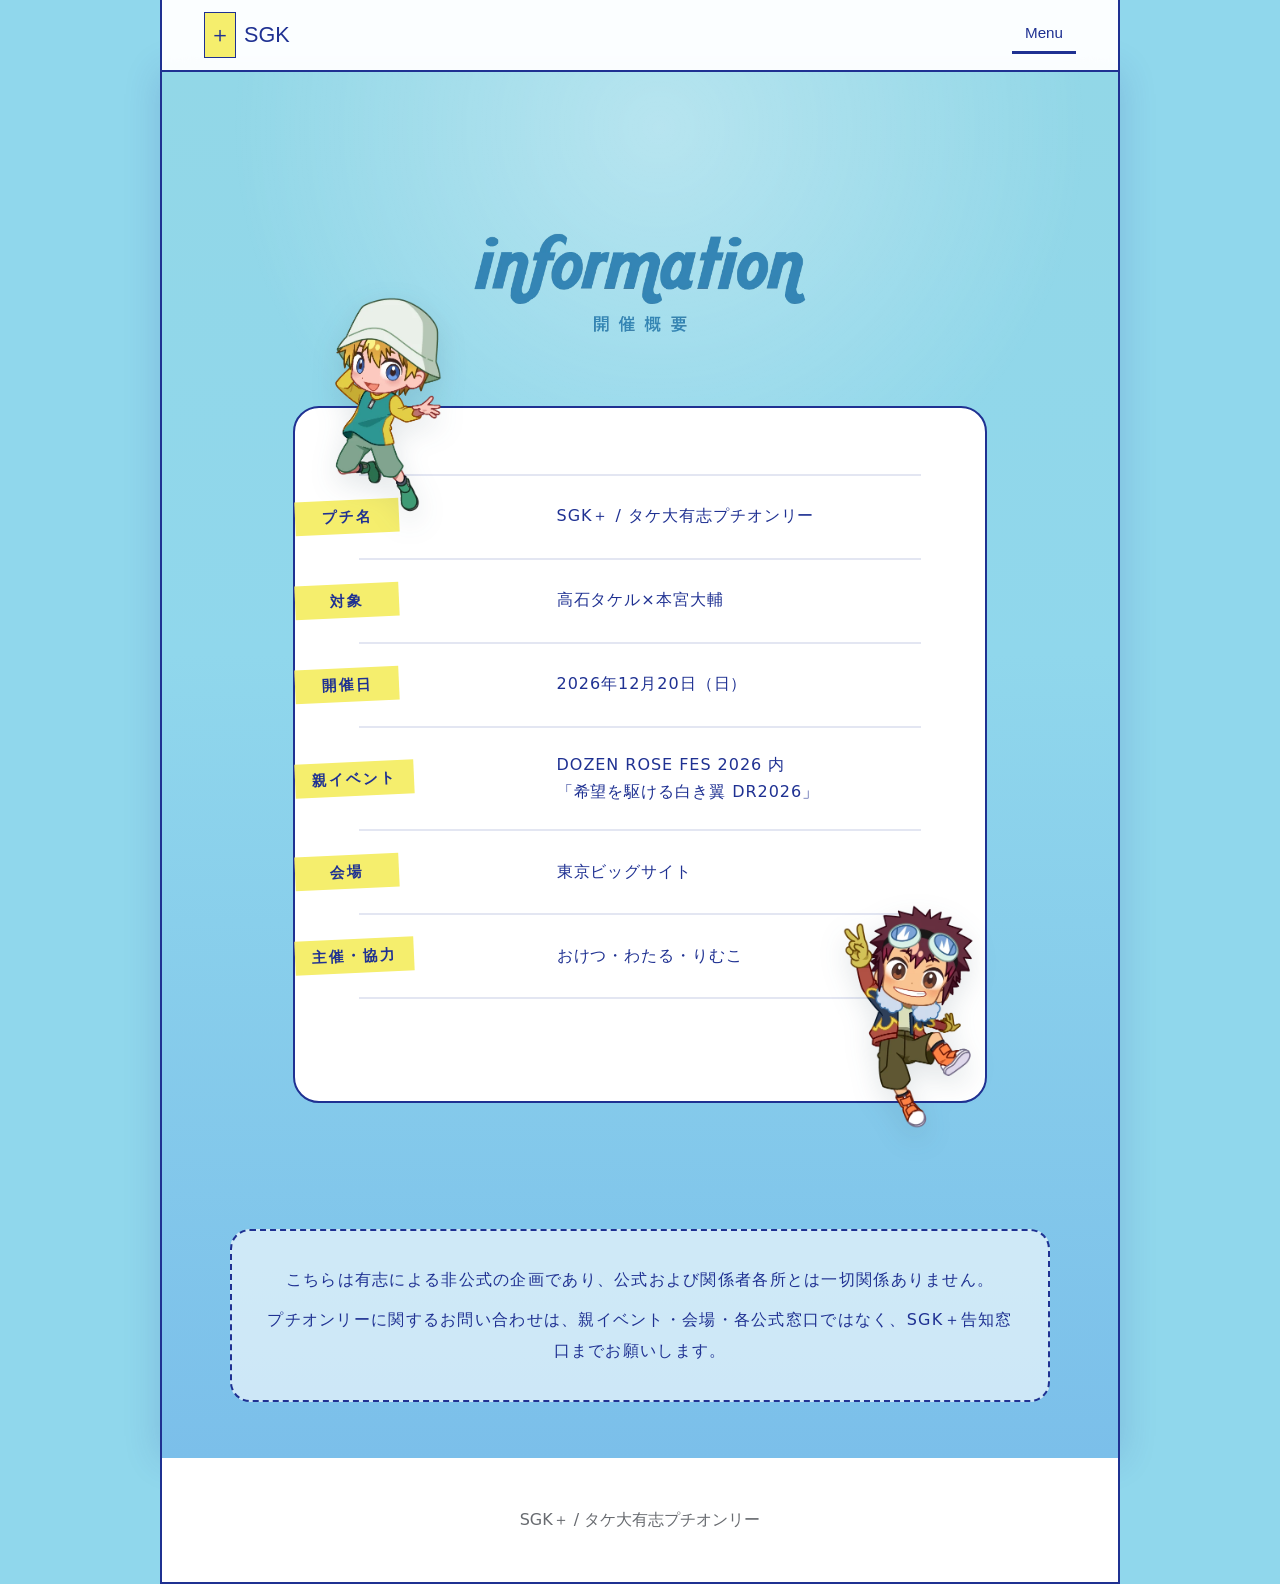
==== commit 04581314: "Add files via upload" ====
--- a/about.html
+++ b/about.html
@@ -11,30 +11,31 @@
     <a class="brand" href="index.html"><span class="brand-mark">＋</span><span>SGK</span></a>
     <button class="nav-toggle" type="button" aria-expanded="false" aria-controls="site-nav">Menu</button>
     <nav class="site-nav" id="site-nav">
+      <a href="index.html">TOP</a>
       <a href="about.html">概要</a><a href="join.html">参加方法</a><a href="circles.html">サークル</a><a href="plans.html">当日企画</a><a href="news.html">お知らせ</a><a href="contact.html">問い合わせ</a>
     </nav>
   </header>
-  <main class="subpage">
-    <section class="page-hero reveal">
-      <p class="eyebrow">ABOUT</p>
-      <h1>イベント概要</h1>
-      <p>「SGK＋」は、高石タケル×本宮大輔を中心に楽しむ有志プチオンリーです。</p>
+  <main class="subpage about-page">
+    <section class="notice-section">
+      <div class="notice-title reveal reveal-title">
+        <img src="assets/images/heading-info-user.webp" alt="information 開催概要">
+      </div>
+      <div class="notice-panel with-sd about-info-panel reveal reveal-card">
+        <img class="panel-sd panel-sd-left" src="assets/images/takeru-sd.webp" alt="" aria-hidden="true">
+        <dl class="info-list">
+          <div><dt>プチ名</dt><dd>SGK＋ / タケ大有志プチオンリー</dd></div>
+          <div><dt>対象</dt><dd>高石タケル×本宮大輔</dd></div>
+          <div><dt>開催日</dt><dd>2026年12月20日（日）</dd></div>
+          <div><dt>親イベント</dt><dd>DOZEN ROSE FES 2026 内「希望を駆ける白き翼 DR2026」</dd></div>
+          <div><dt>会場</dt><dd>東京ビッグサイト</dd></div>
+          <div><dt>主催・協力</dt><dd>おけつ・わたる・りむこ</dd></div>
+        </dl>
+        <img class="panel-sd panel-sd-right" src="assets/images/daisuke-sd.webp" alt="" aria-hidden="true">
+      </div>
     </section>
-    <section class="section detail-grid">
-      <div class="detail-card reveal"><span>プチ名</span><strong>SGK＋</strong><p>タケ大有志プチオンリー</p></div>
-      <div class="detail-card reveal"><span>対象</span><strong>高石タケル×本宮大輔</strong><p>タケ大を扱う作品・展示・頒布物</p></div>
-      <div class="detail-card reveal"><span>開催日</span><strong>2026年12月20日（日）</strong><p>親イベント内で開催予定</p></div>
-      <div class="detail-card reveal"><span>会場</span><strong>東京ビッグサイト</strong><p>配置・ホール情報は発表後に更新します</p></div>
-      <div class="detail-card reveal"><span>親イベント</span><strong>DOZEN ROSE FES 2026</strong><p>希望を駆ける白き翼 DR2026<br>デジモンシリーズ 高石タケル攻 オンリー</p></div>
-      <div class="detail-card reveal"><span>主催・協力</span><strong>おけつ・わたる・りむこ</strong><p>公式X開設後、告知窓口を掲載します</p></div>
-    </section>
-    <section class="section split">
-      <div class="reveal">
-        <div class="section-kicker">NOTE</div>
-        <h2>親イベントとは別の、有志による企画です。</h2>
-        <p>プチオンリーに関するお問い合わせは、親イベント・会場・各公式窓口ではなく、SGK＋告知窓口までお願いします。未定情報は公開され次第、順次更新します。</p>
-      </div>
-      <img class="side-sd reveal" src="assets/images/takeru-sd.webp" alt="高石タケルSD">
+    <section class="about-note reveal">
+      <p>こちらは有志による非公式の企画であり、公式および関係者各所とは一切関係ありません。</p>
+      <p>プチオンリーに関するお問い合わせは、親イベント・会場・各公式窓口ではなく、SGK＋告知窓口までお願いします。</p>
     </section>
   </main>
   <footer class="site-footer"><p>SGK＋ / タケ大有志プチオンリー</p></footer>
--- a/assets/css/style.css
+++ b/assets/css/style.css
@@ -519,7 +519,7 @@
   display: grid;
   gap: 18px;
   justify-items: center;
-  margin-top: clamp(18px, 3vw, 34px);
+  margin-top: clamp(34px, 5vw, 62px);
   color: var(--ink);
   text-align: center;
 }
@@ -2726,15 +2726,52 @@
 
   .circle-row {
     grid-template-columns: 1fr;
-    gap: 6px;
-    padding: 18px;
+    gap: 12px;
+    padding: 22px 20px;
   }
 
   .circle-row:first-child {
     display: none;
   }
 
+  .circle-row.is-sample {
+    margin: 14px;
+    border: 2px dashed var(--ink);
+    border-radius: 18px;
+    background: rgba(144, 215, 236, .14);
+  }
+
+  .circle-row.is-sample + .circle-row.is-sample {
+    margin-top: 0;
+  }
+
+  .circle-row.is-sample span {
+    display: grid;
+    grid-template-columns: 96px 1fr;
+    gap: 12px;
+    align-items: baseline;
+    padding-bottom: 10px;
+    border-bottom: 1px dashed rgba(31, 49, 146, .32);
+  }
+
+  .circle-row.is-sample span:last-child {
+    padding-bottom: 0;
+    border-bottom: 0;
+  }
+
+  .circle-row.is-sample span::before {
+    content: attr(data-label);
+    color: rgba(31, 49, 146, .62);
+    font-family: var(--font-heading-en);
+    font-size: .72rem;
+    font-weight: 800;
+    letter-spacing: .08em;
+    text-transform: uppercase;
+  }
+
   .circle-preview-footer {
+    margin-top: 4px;
+    border-top: 2px dashed var(--ink);
     align-items: stretch;
     flex-direction: column;
   }
@@ -2812,7 +2849,7 @@
 }
 
 .logo-title {
-  width: min(660px, 86%);
+  width: min(620px, 88%);
   margin-inline: auto;
   transform: translateX(0);
 }
@@ -2925,3 +2962,219 @@
   gap: 12px;
   margin-top: clamp(22px, 3vw, 30px);
 }
+
+/* Cute global menu */
+.site-nav {
+  min-width: min(340px, calc(100vw - 34px));
+  padding: 18px;
+  background: #fff !important;
+  border: 2px solid var(--ink);
+  border-radius: 22px;
+  box-shadow: 8px 8px 0 rgba(245, 238, 109, .92);
+}
+
+.site-nav::before {
+  content: "SITE MENU";
+  display: inline-flex;
+  width: max-content;
+  margin: -34px 0 12px 18px;
+  padding: 5px 13px 6px;
+  border: 2px solid var(--ink);
+  border-radius: 999px;
+  background: var(--yellow);
+  color: var(--ink);
+  font-family: var(--font-heading-en);
+  font-size: .68rem;
+  font-weight: 800;
+  letter-spacing: .16em;
+  transform: rotate(-3deg);
+}
+
+.site-nav.is-open {
+  gap: 0;
+}
+
+.site-nav a {
+  position: relative;
+  display: flex;
+  align-items: center;
+  min-height: 54px;
+  padding: 13px 18px 13px 42px;
+  border: 0;
+  border-bottom: 2px dashed rgba(31, 49, 146, .42);
+  border-radius: 0;
+  background: transparent;
+  color: var(--ink);
+  font-family: var(--font-body);
+  font-weight: 800;
+  letter-spacing: .08em;
+}
+
+.site-nav a:last-child {
+  border-bottom: 0;
+}
+
+.site-nav a::before {
+  content: "";
+  position: absolute;
+  left: 14px;
+  top: 50%;
+  width: 10px;
+  aspect-ratio: 1;
+  border: 2px solid var(--ink);
+  border-radius: 50%;
+  background: var(--yellow);
+  transform: translateY(-50%);
+}
+
+.site-nav a::after {
+  content: "→";
+  margin-left: auto;
+  font-family: var(--font-heading-en);
+  opacity: .65;
+}
+
+.site-nav a:hover {
+  background: rgba(144, 215, 236, .35);
+  color: var(--ink);
+  transform: translateX(4px);
+}
+
+.nav-toggle {
+  border: 0;
+  border-bottom: 3px solid var(--ink);
+  border-radius: 0;
+  background: transparent;
+  box-shadow: none;
+}
+
+@media (max-width: 720px) {
+  .join-guide {
+    gap: 14px;
+    padding: 14px;
+  }
+
+  .join-box {
+    padding: 20px 16px;
+  }
+
+  .join-label {
+    margin-bottom: 12px;
+    padding: 4px 11px 5px;
+    font-size: .62rem;
+  }
+
+  .join-box h2,
+  .join-box > h3 {
+    margin-bottom: 10px;
+    font-size: 1.35rem;
+    letter-spacing: .08em;
+  }
+
+  .join-box p {
+    margin-bottom: 12px;
+    font-size: .82rem;
+    line-height: 1.75;
+    letter-spacing: .04em;
+  }
+
+  .join-box ul,
+  .join-box ol {
+    gap: 7px;
+    margin-top: 12px;
+  }
+
+  .join-box li {
+    padding-left: 18px;
+    font-size: .8rem;
+    line-height: 1.65;
+    letter-spacing: .03em;
+  }
+
+  .join-box li::before {
+    top: .64em;
+    width: 7px;
+    height: 7px;
+  }
+
+  .join-note {
+    margin: 14px 0;
+    padding: 12px 0;
+  }
+
+  .join-flow-list {
+    margin: 14px 0;
+  }
+
+  .join-flow-list div {
+    grid-template-columns: 42px 1fr;
+    gap: 10px;
+    padding: 10px 0;
+  }
+
+  .join-flow-list b {
+    font-size: .86rem;
+  }
+
+  .join-flow-list span {
+    font-size: .82rem;
+    letter-spacing: .04em;
+  }
+
+  .notice-panel.with-sd .info-list {
+    overflow: visible;
+  }
+
+  .notice-panel.with-sd .info-list dt {
+    min-width: 92px;
+    margin-left: -34px;
+    padding: 5px 13px 6px;
+    font-size: .72rem;
+    transform: rotate(-3deg);
+  }
+}
+
+.about-page .notice-section {
+  padding-top: clamp(58px, 7vw, 92px);
+}
+
+.about-page .notice-title {
+  margin-bottom: clamp(34px, 5vw, 58px);
+}
+
+.about-info-panel {
+  max-width: 820px;
+  margin-inline: auto;
+}
+
+.about-note {
+  width: min(820px, 100%);
+  margin: clamp(22px, 4vw, 42px) auto 0;
+  padding: clamp(22px, 4vw, 34px);
+  border: 2px dashed var(--ink);
+  border-radius: 20px;
+  background: rgba(255, 255, 255, .62);
+  text-align: center;
+}
+
+.about-note p {
+  margin: 0;
+  font-size: clamp(.86rem, 1.5vw, 1rem);
+  letter-spacing: .08em;
+  line-height: 1.9;
+}
+
+.about-note p + p {
+  margin-top: 10px;
+}
+
+@media (max-width: 720px) {
+  .about-page .notice-section {
+    padding-top: 46px;
+  }
+
+  .about-note {
+    width: calc(100% - 28px);
+    padding: 18px;
+  }
+}
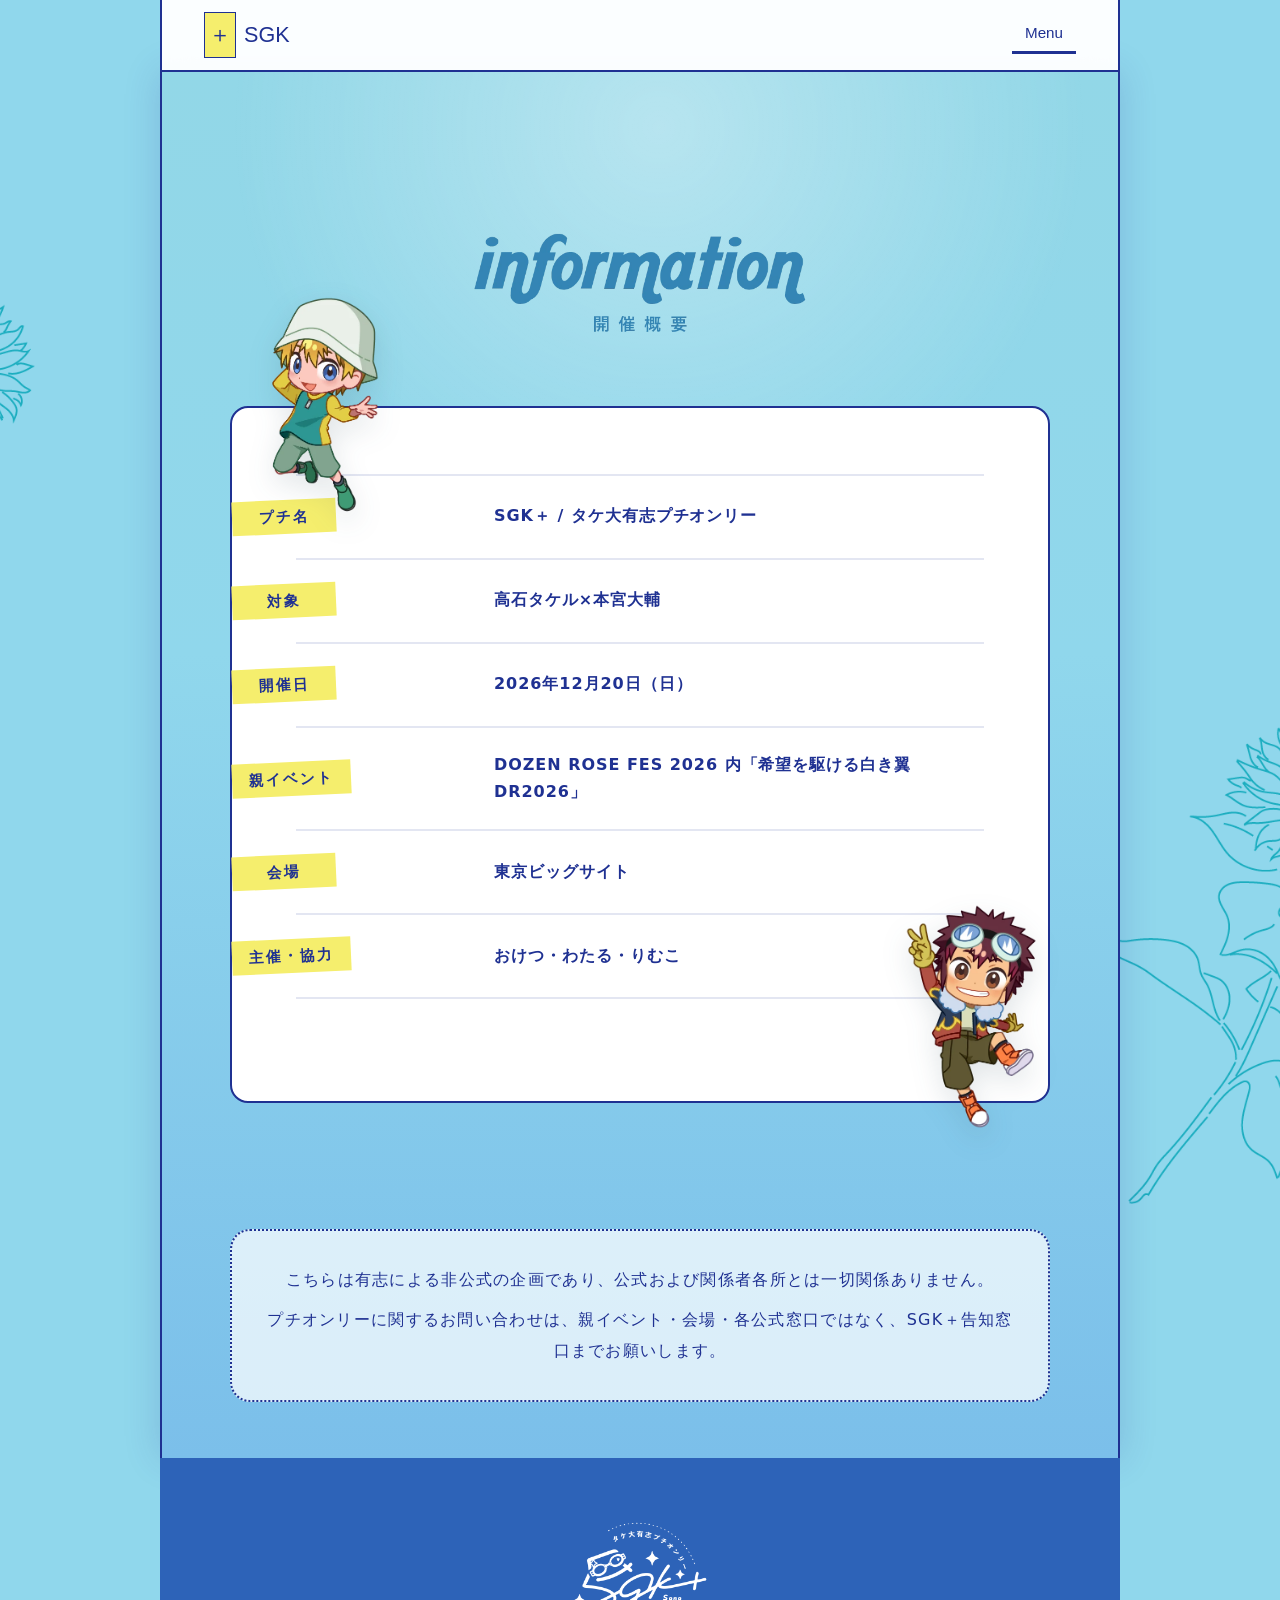
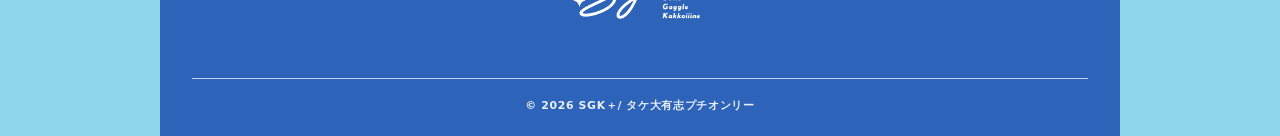
==== commit f9876497: "Add files via upload" ====
--- a/about.html
+++ b/about.html
@@ -38,7 +38,10 @@
       <p>プチオンリーに関するお問い合わせは、親イベント・会場・各公式窓口ではなく、SGK＋告知窓口までお願いします。</p>
     </section>
   </main>
-  <footer class="site-footer"><p>SGK＋ / タケ大有志プチオンリー</p></footer>
+  <footer class="site-footer">
+    <img class="footer-logo" src="assets/images/sgkpluslogo-shiro-official.png" alt="SGK＋">
+    <p class="footer-copy">© 2026 SGK＋/ タケ大有志プチオンリー</p>
+  </footer>
   <script src="assets/js/main.js"></script>
 </body>
 </html>
--- a/assets/css/style.css
+++ b/assets/css/style.css
@@ -291,6 +291,7 @@
 
 html {
   scroll-behavior: smooth;
+  overflow-x: hidden;
 }
 
 body {
@@ -301,6 +302,7 @@
   line-height: 2;
   letter-spacing: 0;
   font-weight: 400;
+  overflow-x: hidden;
 }
 
 body * {
@@ -1301,6 +1303,17 @@
   color: var(--muted);
 }
 
+.page-image-title {
+  width: min(560px, 86%);
+  margin: 0 auto 18px;
+  line-height: 0;
+}
+
+.page-image-title img {
+  width: 100%;
+  height: auto;
+}
+
 .info-band {
   width: 100%;
   max-width: none;
@@ -1435,8 +1448,43 @@
 }
 
 .news-list {
+  position: relative;
+  z-index: 2;
   display: grid;
   gap: 10px;
+}
+
+.news-float {
+  position: absolute;
+  z-index: 1;
+  width: clamp(86px, 12vw, 138px);
+  height: auto;
+  pointer-events: none;
+  filter: drop-shadow(0 12px 16px rgba(31, 49, 146, .14));
+}
+
+.news-float-left {
+  left: clamp(-34px, -2vw, -12px);
+  top: clamp(54px, 7vw, 88px);
+  transform: rotate(-8deg);
+  animation: newsFloatLeft 6.2s ease-in-out infinite;
+}
+
+.news-float-right {
+  right: clamp(-32px, -2vw, -10px);
+  bottom: clamp(22px, 4vw, 46px);
+  transform: rotate(7deg);
+  animation: newsFloatRight 6.8s ease-in-out infinite;
+}
+
+@keyframes newsFloatLeft {
+  0%, 100% { translate: 0 0; rotate: 0deg; }
+  50% { translate: 0 -12px; rotate: 3deg; }
+}
+
+@keyframes newsFloatRight {
+  0%, 100% { translate: 0 0; rotate: 0deg; }
+  50% { translate: 0 12px; rotate: -3deg; }
 }
 
 .news-item {
@@ -1520,18 +1568,23 @@
 }
 
 .page-hero {
+  display: grid;
+  justify-items: center;
   width: min(var(--max), calc(100% - 32px));
   margin: 0 auto;
   padding: clamp(64px, 9vw, 112px) 0 var(--space);
+  text-align: center;
 }
 
 .page-hero::after {
-  content: "";
-  display: block;
-  width: min(260px, 70vw);
-  height: 8px;
-  margin-top: 22px;
-  background: linear-gradient(90deg, var(--blue), var(--yellow));
+  display: none;
+}
+
+.page-hero p {
+  max-width: 760px;
+  margin-inline: auto;
+  color: var(--ink) !important;
+  text-align: center;
 }
 
 .detail-card,
@@ -1698,12 +1751,23 @@
   background: var(--yellow);
 }
 
+.circle-visual.cut-template {
+  height: 270px;
+  background: #f7f8fb;
+}
+
 .circle-visual img {
   width: 150px;
   max-height: 210px;
   object-fit: contain;
   filter: drop-shadow(0 14px 18px rgba(23, 36, 51, .22));
   transition: transform .28s ease;
+}
+
+.circle-visual.cut-template img {
+  width: min(190px, 78%);
+  max-height: 240px;
+  filter: none;
 }
 
 .circle-card:hover .circle-visual img {
@@ -2138,8 +2202,103 @@
 }
 
 .hero .cta-row {
+  position: relative;
   justify-content: center;
-  margin-top: clamp(24px, 4vw, 42px);
+  margin-top: clamp(86px, 10vw, 124px);
+}
+
+.cta-mascot {
+  position: absolute;
+  top: 50%;
+  width: clamp(72px, 10vw, 116px);
+  height: auto;
+  pointer-events: none;
+  z-index: 2;
+  filter: drop-shadow(0 10px 12px rgba(31, 49, 146, .16));
+}
+
+.cta-mascot-left {
+  right: calc(50% + clamp(92px, 14vw, 150px));
+  transform: translateY(-58%) rotate(-8deg);
+  animation: ctaMascotLeft 4.8s ease-in-out infinite;
+}
+
+.cta-mascot-right {
+  left: calc(50% + clamp(92px, 14vw, 150px));
+  transform: translateY(-42%) rotate(7deg);
+  animation: ctaMascotRight 5.2s ease-in-out infinite;
+}
+
+.cta-triangle {
+  position: absolute;
+  z-index: 1;
+  width: clamp(12px, 1.9vw, 20px);
+  aspect-ratio: 1;
+  pointer-events: none;
+  clip-path: polygon(50% 0, 100% 100%, 0 100%);
+  filter: drop-shadow(0 2px 0 var(--ink));
+}
+
+.tri-a {
+  right: calc(50% + clamp(214px, 25vw, 292px));
+  top: 2%;
+  background: var(--yellow);
+  transform: rotate(-18deg);
+  animation: ctaTriA 4.6s ease-in-out infinite;
+}
+
+.tri-b {
+  right: calc(50% + clamp(190px, 23vw, 258px));
+  bottom: -14%;
+  background: #48bfe8;
+  transform: rotate(28deg);
+  animation: ctaTriB 5.4s ease-in-out infinite;
+}
+
+.tri-c {
+  left: calc(50% + clamp(210px, 25vw, 286px));
+  top: 8%;
+  background: #48bfe8;
+  transform: rotate(36deg);
+  animation: ctaTriC 5s ease-in-out infinite;
+}
+
+.tri-d {
+  left: calc(50% + clamp(188px, 23vw, 254px));
+  bottom: -10%;
+  background: var(--yellow);
+  transform: rotate(-32deg);
+  animation: ctaTriD 4.9s ease-in-out infinite;
+}
+
+@keyframes ctaMascotLeft {
+  0%, 100% { translate: 0 0; rotate: 0deg; }
+  50% { translate: 0 -10px; rotate: 5deg; }
+}
+
+@keyframes ctaMascotRight {
+  0%, 100% { translate: 0 0; rotate: 0deg; }
+  50% { translate: 0 12px; rotate: -5deg; }
+}
+
+@keyframes ctaTriA {
+  0%, 100% { translate: 0 0; rotate: 0deg; }
+  50% { translate: -4px -9px; rotate: 18deg; }
+}
+
+@keyframes ctaTriB {
+  0%, 100% { translate: 0 0; rotate: 0deg; }
+  50% { translate: 5px 8px; rotate: -22deg; }
+}
+
+@keyframes ctaTriC {
+  0%, 100% { translate: 0 0; rotate: 0deg; }
+  50% { translate: 4px -8px; rotate: -18deg; }
+}
+
+@keyframes ctaTriD {
+  0%, 100% { translate: 0 0; rotate: 0deg; }
+  50% { translate: -5px 7px; rotate: 24deg; }
 }
 
 @media (max-width: 900px) {
@@ -2303,17 +2462,65 @@
   color: var(--ink);
   font-weight: 500;
   letter-spacing: .12em;
-  line-height: 2.05;
+  line-height: 1.82;
   margin: 0;
 }
 
 .memo-paper p + p {
-  margin-top: clamp(20px, 3vw, 34px);
+  margin-top: clamp(16px, 2.4vw, 28px);
 }
 
 .memo-paper .memo-main {
   font-weight: 800;
   letter-spacing: .14em;
+}
+
+.memo-links {
+  display: flex;
+  flex-wrap: wrap;
+  justify-content: center;
+  gap: 12px;
+  margin-top: clamp(24px, 4vw, 38px);
+}
+
+.memo-link-button {
+  display: grid;
+  justify-items: center;
+  align-content: center;
+  min-width: min(220px, 100%);
+  min-height: 58px;
+  padding: 10px 24px 11px;
+  border: 2px solid var(--ink);
+  border-radius: 999px;
+  background: #fff;
+  color: var(--ink);
+  line-height: 1.2;
+  box-shadow: 5px 5px 0 rgba(31, 49, 146, .18);
+}
+
+.memo-link-button span {
+  font-family: var(--font-heading-en);
+  font-size: 1rem;
+  font-weight: 800;
+  letter-spacing: .08em;
+}
+
+.memo-link-button small {
+  margin-top: 4px;
+  font-size: .56rem;
+  font-weight: 700;
+  letter-spacing: .06em;
+}
+
+.info-action {
+  display: flex;
+  justify-content: center;
+  margin-top: clamp(4px, 1.5vw, 14px);
+  padding-bottom: clamp(8px, 2vw, 18px);
+}
+
+.info-action .memo-link-button {
+  min-width: min(220px, 100%);
 }
 
 .news-strip,
@@ -2347,6 +2554,7 @@
 
 .notice-section {
   padding-top: clamp(76px, 7vw, 110px);
+  padding-inline: 0;
 }
 
 .section-head.image-head,
@@ -2412,6 +2620,7 @@
 
 .circle-preview {
   overflow: hidden;
+  padding: clamp(14px, 2vw, 24px);
 }
 
 .circle-row {
@@ -2450,13 +2659,31 @@
   gap: 18px;
   align-items: center;
   justify-content: space-between;
-  padding: 22px 24px 24px;
+  padding: 24px 8px 4px;
 }
 
 .circle-preview-footer p {
   margin: 0;
   font-weight: 700;
   letter-spacing: .08em;
+}
+
+.circle-detail-button {
+  flex-direction: column;
+  gap: 2px;
+  min-height: 64px;
+  padding: 12px 28px 13px;
+  line-height: 1.25;
+}
+
+.circle-detail-button span {
+  font-weight: 900;
+}
+
+.circle-detail-button small {
+  font-size: .56rem;
+  font-weight: 800;
+  letter-spacing: .04em;
 }
 
 .circle-space {
@@ -2512,7 +2739,23 @@
 
 .join-box h2,
 .join-box > h3 {
+  display: flex;
+  align-items: center;
+  gap: .45em;
   font-size: clamp(1.55rem, 4vw, 2.45rem);
+}
+
+.join-box h2::before,
+.join-box > h3::before {
+  content: "";
+  display: inline-block;
+  width: .72em;
+  height: .42em;
+  flex: 0 0 auto;
+  border-left: .16em solid var(--ink);
+  border-bottom: .16em solid var(--ink);
+  background: var(--yellow);
+  transform: translateY(-.12em) rotate(-45deg);
 }
 
 .join-box p {
@@ -2586,16 +2829,344 @@
   letter-spacing: .1em;
 }
 
+.join-flow-list small {
+  display: block;
+  margin-top: 4px;
+  font-family: var(--font-body);
+  font-size: .68rem;
+  font-weight: 700;
+  letter-spacing: .04em;
+  line-height: 1.5;
+}
+
+.flow-anchor-link {
+  display: inline-flex;
+  align-items: center;
+  gap: .28em;
+  margin-inline: .1em;
+  padding: .02em .18em .06em;
+  background: rgba(144, 215, 236, .42);
+  color: var(--ink);
+  font-style: normal;
+  font-weight: 900;
+}
+
+.flow-anchor-link::after {
+  content: "→";
+  font-family: var(--font-heading-en);
+  font-size: .9em;
+  line-height: 1;
+}
+
+.marker-yellow {
+  display: inline;
+  padding: .04em .18em .08em;
+  background: var(--yellow);
+  font-style: normal;
+}
+
 .join-page .join-guide {
   max-width: 1040px;
   margin-inline: auto;
 }
 
+.join-monster {
+  position: absolute;
+  z-index: 2;
+  width: clamp(118px, 17vw, 188px);
+  height: auto;
+  pointer-events: none;
+  filter: drop-shadow(0 12px 16px rgba(31, 49, 146, .14));
+}
+
+.join-monster-left {
+  right: clamp(-18px, 3vw, 42px);
+  top: clamp(194px, 23vw, 302px);
+  transform: rotate(-8deg);
+  animation: joinMonsterLeft 6.2s ease-in-out infinite;
+}
+
+.join-monster-right {
+  right: clamp(-24px, 2vw, 24px);
+  bottom: clamp(-18px, 2vw, 28px);
+  transform: rotate(7deg);
+  animation: joinMonsterRight 6.8s ease-in-out infinite;
+}
+
+@keyframes joinMonsterLeft {
+  0%, 100% { translate: 0 0; rotate: 0deg; }
+  50% { translate: 0 -16px; rotate: 4deg; }
+}
+
+@keyframes joinMonsterRight {
+  0%, 100% { translate: 0 0; rotate: 0deg; }
+  50% { translate: 0 14px; rotate: -4deg; }
+}
+
+.reference-link a {
+  color: var(--blue-deep);
+  border-bottom: 2px solid var(--yellow);
+  font-weight: 800;
+}
+
+.join-eligible {
+  margin: 20px 0 18px;
+  padding: 16px 18px;
+  border-radius: 14px;
+  background: #f0f1f3;
+}
+
+.join-caution {
+  max-width: 940px;
+  margin: -12px auto 0;
+  color: rgba(31, 49, 146, .78);
+  font-size: .72rem;
+  line-height: 1.7;
+  letter-spacing: .04em;
+  text-align: center;
+}
+
+.circle-apply-flow {
+  max-width: 1040px;
+  margin: clamp(26px, 4vw, 42px) auto 0;
+  padding: clamp(24px, 4vw, 42px);
+  border: 2px solid var(--ink);
+  border-radius: 18px;
+  background: rgba(255, 255, 255, .86);
+}
+
+.circle-apply-flow h2 {
+  margin: 10px 0 clamp(24px, 4vw, 38px);
+  text-align: center;
+}
+
+.circle-apply-flow .join-label {
+  margin-inline: auto;
+}
+
+.apply-flow-list {
+  display: grid;
+  gap: 0;
+  max-width: 860px;
+  margin-inline: auto;
+}
+
+.apply-flow-step {
+  position: relative;
+  display: grid;
+  grid-template-columns: 58px minmax(0, 1fr);
+  gap: 20px;
+  padding: 0 0 clamp(26px, 4vw, 38px);
+}
+
+.apply-flow-step:not(:last-child)::before {
+  content: "";
+  position: absolute;
+  left: 28px;
+  top: 58px;
+  bottom: 0;
+  width: 2px;
+  background: linear-gradient(to bottom, var(--ink) 58%, transparent 0);
+  background-size: 2px 9px;
+}
+
+.apply-flow-number {
+  position: relative;
+  z-index: 1;
+  display: grid;
+  place-items: center;
+  width: 58px;
+  aspect-ratio: 1;
+  border: 2px solid var(--ink);
+  border-radius: 50%;
+  background: var(--yellow);
+  color: var(--ink);
+  font-family: var(--font-heading-en);
+  font-size: 1.35rem;
+  font-weight: 900;
+  box-shadow: 5px 5px 0 rgba(31, 49, 146, .16);
+}
+
+.apply-flow-body {
+  padding: 2px 0 0;
+}
+
+.apply-flow-body h3 {
+  display: inline-block;
+  margin: 0 0 12px;
+  padding: 4px 0;
+  border-bottom: 3px solid var(--yellow);
+  font-size: clamp(1.05rem, 2vw, 1.28rem);
+  line-height: 1.45;
+}
+
+.apply-flow-body p {
+  margin: 0 0 10px;
+  font-size: .88rem;
+  line-height: 1.78;
+  letter-spacing: .04em;
+}
+
+.apply-flow-body p:last-child {
+  margin-bottom: 0;
+}
+
+.apply-flow-body a:not(.button) {
+  border-bottom: 2px solid var(--yellow);
+  font-weight: 900;
+}
+
+.apply-flow-body a.plain-link {
+  border-bottom: 0;
+  text-decoration: none;
+}
+
+.apply-flow-body strong {
+  padding: .04em .2em .08em;
+  background: var(--yellow);
+  font-weight: 900;
+}
+
+.apply-flow-body small {
+  display: block;
+  margin-top: 4px;
+  color: rgba(31, 49, 146, .76);
+  font-size: .64rem;
+  font-weight: 800;
+  line-height: 1.55;
+}
+
+.flow-deadline {
+  width: fit-content;
+  margin-top: 14px !important;
+  padding: 8px 14px;
+  border-radius: 999px;
+  background: rgba(144, 215, 236, .38);
+  font-family: var(--font-heading-ja);
+  font-weight: 900;
+}
+
+.flow-join-button {
+  position: relative;
+  gap: 14px;
+  min-height: 54px;
+  margin-top: 16px;
+  padding: 13px 22px 13px 28px;
+  border: 2px solid var(--ink);
+  border-radius: 999px;
+  background: var(--yellow);
+  color: var(--ink);
+  box-shadow: 6px 6px 0 rgba(31, 49, 146, .20);
+  font-family: var(--font-body);
+  font-size: 1rem;
+  font-weight: 900;
+  letter-spacing: .12em;
+  transform: rotate(-1deg);
+}
+
+.flow-join-button::after {
+  content: "→";
+  display: grid;
+  place-items: center;
+  width: 32px;
+  aspect-ratio: 1;
+  border-radius: 50%;
+  background: var(--ink);
+  color: #fff;
+  font-family: var(--font-heading-en);
+  font-size: .96rem;
+  line-height: 1;
+}
+
+.flow-join-button::before {
+  content: "JOIN";
+  position: absolute;
+  top: -15px;
+  left: 24px;
+  padding: 3px 10px 4px;
+  border: 2px solid var(--ink);
+  border-radius: 999px;
+  background: #fff;
+  color: var(--ink);
+  font-family: var(--font-heading-en);
+  font-size: .58rem;
+  font-weight: 900;
+  letter-spacing: .18em;
+}
+
+.flow-join-button.is-disabled {
+  cursor: default;
+}
+
+.flow-join-button:hover {
+  box-shadow: 3px 3px 0 rgba(31, 49, 146, .22);
+  transform: translate(3px, 3px) rotate(0deg);
+}
+
+.logo-download {
+  display: grid;
+  justify-items: center;
+  gap: 16px;
+  max-width: 1040px;
+  margin: clamp(22px, 4vw, 38px) auto 0;
+  padding: clamp(22px, 4vw, 42px);
+  border: 2px solid var(--ink);
+  border-radius: 18px;
+  background: #fff;
+  text-align: center;
+}
+
+.logo-download h2 {
+  margin: 0;
+}
+
+.logo-download p {
+  max-width: 760px;
+  margin: 0;
+}
+
+.logo-download-preview {
+  width: min(420px, 100%);
+  padding: 22px;
+  border: 2px dashed var(--ink);
+  border-radius: 18px;
+  background: rgba(144, 215, 236, .16);
+}
+
+.logo-download-preview img {
+  width: 100%;
+  height: auto;
+}
+
+.logo-rules {
+  display: grid;
+  gap: 8px;
+  max-width: 820px;
+  margin: 8px 0 0;
+  padding: 0;
+  list-style: none;
+  text-align: left;
+}
+
+.logo-rules li {
+  position: relative;
+  padding-left: 1.2em;
+  font-size: .58rem;
+  line-height: 1.65;
+  letter-spacing: .04em;
+}
+
+.logo-rules li::before {
+  content: "※";
+  position: absolute;
+  left: 0;
+}
+
 .notice-section .guide-links {
   display: grid;
   grid-template-columns: repeat(3, minmax(0, 1fr));
-  gap: clamp(14px, 2.4vw, 24px);
-  max-width: 760px;
+  gap: clamp(14px, 2vw, 20px);
+  max-width: 700px;
   margin-inline: auto;
   padding: 0;
   background: transparent !important;
@@ -2605,12 +3176,58 @@
 }
 
 .notice-section .guide-card {
-  min-height: 176px;
-  padding: clamp(22px, 3vw, 30px);
+  position: relative;
+  min-height: 154px;
+  padding: clamp(20px, 2.4vw, 26px);
   border: 2px solid var(--ink);
   border-radius: 18px;
   background: var(--yellow);
-  box-shadow: none;
+  box-shadow: 10px 10px 0 #2d63b8;
+  transform: translateY(0) rotate(0);
+  transition: transform .24s ease, box-shadow .24s ease, filter .24s ease;
+}
+
+.notice-section .guide-card::before {
+  content: "";
+  position: absolute;
+  left: 50%;
+  top: -12px;
+  width: 42px;
+  height: 18px;
+  border: 2px solid var(--ink);
+  border-radius: 3px;
+  background: #fff4a7;
+  box-shadow: 2px 2px 0 rgba(31, 49, 146, .18);
+  transform: translateX(-50%) rotate(5deg);
+  pointer-events: none;
+}
+
+.notice-section .guide-card:nth-child(2)::before {
+  left: 50%;
+  right: auto;
+  transform: translateX(-50%) rotate(5deg);
+}
+
+.notice-section .guide-card:nth-child(3)::before {
+  left: 50%;
+  transform: translateX(-50%) rotate(5deg);
+}
+
+.notice-section .guide-card:hover,
+.notice-section .guide-card:focus-visible {
+  transform: translateY(-8px) rotate(-.6deg);
+  box-shadow: 14px 14px 0 #1f3192;
+  filter: saturate(1.04);
+}
+
+.notice-section .guide-card:nth-child(2):hover,
+.notice-section .guide-card:nth-child(2):focus-visible {
+  transform: translateY(-8px) rotate(.45deg);
+}
+
+.notice-section .guide-card:nth-child(3):hover,
+.notice-section .guide-card:nth-child(3):focus-visible {
+  transform: translateY(-8px) rotate(.7deg);
 }
 
 .notice-section .guide-card b {
@@ -2623,11 +3240,47 @@
   line-height: 1.7;
 }
 
+#plans {
+  overflow: hidden;
+}
+
+#plans .notice-title {
+  position: relative;
+  z-index: 1;
+  margin-bottom: clamp(46px, 7vw, 84px);
+}
+
+#plans .guide-links {
+  position: relative;
+  z-index: 3;
+}
+
+.plan-character {
+  position: absolute;
+  z-index: 2;
+  top: clamp(92px, 9vw, 132px);
+  width: clamp(210px, 25vw, 360px);
+  height: auto;
+  pointer-events: none;
+  opacity: .92;
+  filter: drop-shadow(0 18px 22px rgba(31, 49, 146, .16));
+}
+
+.plan-character-left {
+  left: clamp(-92px, -4vw, -34px);
+  transform: rotate(-5deg);
+}
+
+.plan-character-right {
+  right: clamp(-98px, -5vw, -42px);
+  transform: rotate(5deg);
+}
+
 .notice-panel.with-sd {
   position: relative;
   overflow: visible;
   padding: clamp(24px, 4vw, 44px) clamp(28px, 5vw, 64px);
-  border-radius: 26px !important;
+  border-radius: 18px !important;
 }
 
 .notice-panel.with-sd::before {
@@ -2670,7 +3323,7 @@
   color: var(--ink);
   font-family: var(--font-heading-ja);
   font-size: clamp(.76rem, 1.15vw, .92rem);
-  font-weight: 800;
+  font-weight: 900;
   letter-spacing: .14em;
   line-height: 1.2;
   transform: rotate(-2.6deg);
@@ -2682,7 +3335,7 @@
   color: var(--ink);
   font-family: var(--font-body);
   font-size: clamp(.86rem, 1.55vw, 1rem);
-  font-weight: 500;
+  font-weight: 800;
   letter-spacing: .06em;
   line-height: 1.68;
   word-break: keep-all;
@@ -2713,15 +3366,33 @@
   .news-strip,
   .notice-section,
   .x-area {
-    padding: 34px 18px;
+    padding: 34px 4px;
   }
 
   .notice-section {
     padding-top: 66px;
   }
 
+  #plans .notice-title {
+    margin-bottom: 112px;
+  }
+
+  .plan-character {
+    top: 116px;
+    width: clamp(150px, 42vw, 190px);
+    opacity: .82;
+  }
+
+  .plan-character-left {
+    left: -58px;
+  }
+
+  .plan-character-right {
+    right: -62px;
+  }
+
   .notice-section .line-object {
-    left: 18px;
+    left: 4px;
   }
 
   .circle-row {
@@ -2778,7 +3449,7 @@
 
   .join-guide {
     grid-template-columns: 1fr;
-    width: calc(100% - 28px);
+    width: 100%;
     margin-inline: auto;
     padding: 18px;
   }
@@ -2789,15 +3460,31 @@
 
   .notice-section .guide-links {
     grid-template-columns: 1fr;
-    max-width: 360px;
+    max-width: none;
   }
 
   .notice-section .guide-card {
-    min-height: 130px;
+    min-height: 118px;
+    box-shadow: 8px 8px 0 #2d63b8;
+  }
+
+  .join-monster {
+    width: clamp(78px, 25vw, 112px);
+    opacity: .92;
+  }
+
+  .join-monster-left {
+    right: -10px;
+    top: 168px;
+  }
+
+  .join-monster-right {
+    right: -20px;
+    bottom: -10px;
   }
 
   .notice-panel.with-sd {
-    padding: 26px 18px 74px;
+    padding: 26px 12px 74px;
   }
 
   .notice-panel.with-sd .info-list {
@@ -2808,10 +3495,12 @@
     grid-template-columns: 1fr;
     gap: 16px;
     min-height: auto;
+    justify-items: center;
+    text-align: center;
   }
 
   .notice-panel.with-sd .info-list dt {
-    justify-self: start;
+    justify-self: center;
     min-width: 170px;
     margin-left: 0;
   }
@@ -2832,7 +3521,25 @@
 
 /* Hero alignment cleanup */
 .hero-character {
-  display: none !important;
+  display: block !important;
+  z-index: -1;
+  width: clamp(190px, 22vw, 300px);
+  opacity: .86;
+  filter: saturate(1.02) drop-shadow(0 18px 24px rgba(31, 49, 146, .16));
+  pointer-events: none;
+}
+
+.hero-daisuke {
+  right: clamp(-128px, -4vw, -54px);
+  left: auto;
+  bottom: clamp(168px, 18vw, 236px);
+}
+
+.hero-takeru {
+  left: clamp(-164px, -7vw, -92px);
+  right: auto;
+  top: clamp(58px, 7vw, 86px);
+  bottom: auto;
 }
 
 .hero {
@@ -2849,14 +3556,23 @@
 }
 
 .logo-title {
+  position: relative;
+  z-index: 2;
   width: min(620px, 88%);
   margin-inline: auto;
   transform: translateX(0);
 }
 
 .hero-event-info {
+  position: relative;
+  z-index: 2;
   width: 100%;
   justify-items: center;
+}
+
+.hero .cta-row {
+  position: relative;
+  z-index: 3;
 }
 
 .hero-event-info p,
@@ -2963,6 +3679,125 @@
   margin-top: clamp(22px, 3vw, 30px);
 }
 
+.contact-form-section {
+  scroll-margin-top: 88px;
+  width: min(980px, calc(100% - 32px));
+  margin: clamp(30px, 5vw, 58px) auto 0;
+  padding: clamp(42px, 7vw, 76px) clamp(22px, 5vw, 54px) !important;
+  background: var(--blue) !important;
+  border: 0 !important;
+  border-radius: 0 !important;
+  box-shadow: none !important;
+  color: #fff;
+  text-align: left;
+}
+
+.contact-inner {
+  width: min(880px, 100%);
+  margin-inline: auto;
+}
+
+.contact-heading {
+  margin-bottom: clamp(22px, 4vw, 36px);
+  text-align: center;
+}
+
+.contact-heading img {
+  width: min(520px, 92%);
+  height: auto;
+  margin-inline: auto;
+}
+
+.contact-lead {
+  padding-bottom: clamp(22px, 3vw, 30px);
+  border-bottom: 2px dotted rgba(255, 255, 255, .92);
+}
+
+.contact-lead p {
+  margin: 0;
+  color: #fff;
+  font-family: var(--font-heading-ja);
+  font-size: clamp(.68rem, 1.2vw, .78rem);
+  font-weight: 700;
+  letter-spacing: .04em;
+  line-height: 1.7;
+}
+
+.contact-form {
+  display: grid;
+  gap: clamp(26px, 4vw, 38px);
+  padding-top: clamp(30px, 5vw, 48px);
+}
+
+.contact-form label {
+  display: grid;
+  gap: 12px;
+}
+
+.contact-form label span {
+  color: #fff;
+  font-family: var(--font-heading-ja);
+  font-size: clamp(1rem, 2.2vw, 1.28rem);
+  font-weight: 900;
+  letter-spacing: .14em;
+}
+
+.contact-form input,
+.contact-form textarea {
+  width: 100%;
+  border: 0;
+  border-radius: 12px;
+  background: #fff;
+  color: var(--ink);
+  font: inherit;
+  font-size: clamp(.9rem, 1.7vw, 1.08rem);
+  font-weight: 700;
+  letter-spacing: .08em;
+  outline: none;
+}
+
+.contact-form input {
+  min-height: 66px;
+  padding: 0 26px;
+}
+
+.contact-form textarea {
+  min-height: 220px;
+  resize: vertical;
+  padding: 24px 26px;
+  line-height: 1.7;
+}
+
+.contact-form input::placeholder,
+.contact-form textarea::placeholder {
+  color: rgba(23, 36, 51, .5);
+}
+
+.contact-form button {
+  justify-self: center;
+  min-width: min(520px, 100%);
+  margin-top: clamp(4px, 2vw, 12px);
+  padding: 20px 34px 22px;
+  border: 2px solid var(--ink);
+  border-radius: 999px;
+  background: var(--yellow);
+  color: var(--ink);
+  font-family: var(--font-heading-ja);
+  font-size: clamp(1.02rem, 2.4vw, 1.38rem);
+  font-weight: 900;
+  letter-spacing: .12em;
+  cursor: pointer;
+  box-shadow: 8px 8px 0 #2d63b8;
+  transition: transform .24s ease, box-shadow .24s ease, background .24s ease;
+}
+
+.contact-form button:hover,
+.contact-form button:focus-visible {
+  background: var(--yellow-soft);
+  box-shadow: 11px 11px 0 #1f3192;
+  transform: translateY(-4px);
+}
+
 /* Cute global menu */
 .site-nav {
   min-width: min(340px, calc(100vw - 34px));
@@ -3069,6 +3904,7 @@
     margin-bottom: 10px;
     font-size: 1.35rem;
     letter-spacing: .08em;
+    justify-content: flex-start;
   }
 
   .join-box p {
@@ -3107,18 +3943,114 @@
   }
 
   .join-flow-list div {
-    grid-template-columns: 42px 1fr;
-    gap: 10px;
-    padding: 10px 0;
+    grid-template-columns: 1fr;
+    gap: 6px;
+    padding: 12px 0;
   }
 
   .join-flow-list b {
-    font-size: .86rem;
+    width: fit-content;
+    min-width: 34px;
+    padding: 2px 9px 3px;
+    border: 2px solid var(--ink);
+    border-radius: 999px;
+    background: #fff;
+    font-size: .72rem;
+    line-height: 1.2;
   }
 
   .join-flow-list span {
-    font-size: .82rem;
-    letter-spacing: .04em;
+    font-size: .78rem;
+    letter-spacing: .03em;
+    line-height: 1.68;
+    word-break: keep-all;
+    overflow-wrap: anywhere;
+  }
+
+  .join-flow-list small {
+    font-size: .58rem;
+    letter-spacing: .02em;
+  }
+
+  .join-eligible {
+    margin: 14px 0;
+    padding: 12px;
+  }
+
+  .circle-apply-flow {
+    margin-top: 20px;
+    padding: 22px 18px 24px;
+  }
+
+  .circle-apply-flow h2 {
+    margin-bottom: 22px;
+    font-size: 1.32rem;
+    line-height: 1.35;
+  }
+
+  .apply-flow-step {
+    grid-template-columns: 44px minmax(0, 1fr);
+    gap: 13px;
+    padding-bottom: 26px;
+  }
+
+  .apply-flow-step:not(:last-child)::before {
+    left: 21px;
+    top: 44px;
+  }
+
+  .apply-flow-number {
+    width: 44px;
+    font-size: 1.05rem;
+    box-shadow: 4px 4px 0 rgba(31, 49, 146, .14);
+  }
+
+  .apply-flow-body h3 {
+    margin-bottom: 9px;
+    font-size: .98rem;
+  }
+
+  .apply-flow-body p {
+    font-size: .74rem;
+    line-height: 1.72;
+    letter-spacing: .03em;
+  }
+
+  .apply-flow-body small {
+    font-size: .56rem;
+  }
+
+  .flow-deadline {
+    width: 100%;
+    padding: 8px 10px;
+    font-size: .68rem !important;
+    line-height: 1.5 !important;
+  }
+
+  .flow-join-button {
+    min-height: 50px;
+    padding: 12px 18px 12px 24px;
+    font-size: .88rem;
+  }
+
+  .join-caution {
+    margin-top: -4px;
+    font-size: .62rem;
+    line-height: 1.55;
+  }
+
+  .logo-download {
+    gap: 12px;
+    padding: 20px 16px;
+  }
+
+  .logo-download-preview {
+    padding: 14px;
+  }
+
+  .logo-rules li {
+    font-size: .56rem;
+    line-height: 1.6;
   }
 
   .notice-panel.with-sd .info-list {
@@ -3127,10 +4059,10 @@
 
   .notice-panel.with-sd .info-list dt {
     min-width: 92px;
-    margin-left: -34px;
+    margin-left: 0;
     padding: 5px 13px 6px;
     font-size: .72rem;
-    transform: rotate(-3deg);
+    transform: rotate(-2deg);
   }
 }
 
@@ -3178,3 +4110,660 @@
     padding: 18px;
   }
 }
+
+@media (max-width: 720px) {
+  body {
+    font-size: 14px;
+    line-height: 1.8;
+  }
+
+  .memo-paper {
+    width: 100%;
+    padding-inline: 0;
+  }
+
+  .memo-paper p {
+    font-size: .86rem;
+    line-height: 1.78;
+    letter-spacing: .04em;
+  }
+
+  .memo-paper p + p {
+    margin-top: 16px;
+  }
+
+  .memo-paper .memo-main {
+    font-size: .94rem;
+    letter-spacing: .06em;
+    line-height: 1.75;
+  }
+
+  .cta-mascot {
+    width: clamp(54px, 18vw, 78px);
+  }
+
+  .cta-mascot-left {
+    right: calc(50% + 92px);
+    transform: translateY(-64%) rotate(-8deg);
+  }
+
+  .cta-mascot-right {
+    left: calc(50% + 92px);
+    transform: translateY(-32%) rotate(7deg);
+  }
+
+  .cta-triangle {
+    width: 11px;
+  }
+
+  .tri-a {
+    right: calc(50% + 142px);
+    top: -6px;
+  }
+
+  .tri-b {
+    right: calc(50% + 132px);
+    bottom: -18px;
+  }
+
+  .tri-c {
+    left: calc(50% + 142px);
+    top: -2px;
+  }
+
+  .tri-d {
+    left: calc(50% + 132px);
+    bottom: -16px;
+  }
+
+  .memo-links {
+    gap: 8px;
+    margin-top: 20px;
+  }
+
+  .memo-link-button {
+    flex: 1 1 138px;
+    min-width: 0;
+    min-height: 52px;
+    padding: 9px 12px 10px;
+    box-shadow: 4px 4px 0 rgba(31, 49, 146, .18);
+  }
+
+  .memo-link-button span {
+    font-size: .82rem;
+    letter-spacing: .04em;
+  }
+
+  .memo-link-button small {
+    font-size: .5rem;
+    letter-spacing: .02em;
+  }
+
+  .news-item,
+  .join-box p,
+  .join-box li,
+  .notice-panel.with-sd .info-list dd,
+  .circle-preview-footer p,
+  .guide-card span,
+  .x-area p,
+  .section p,
+  .about-note p {
+    font-size: .82rem;
+    line-height: 1.68;
+    letter-spacing: .03em;
+  }
+
+  .notice-panel.with-sd .info-list dt,
+  .join-label,
+  .circle-row.is-sample span::before {
+    letter-spacing: .06em;
+  }
+
+  .notice-panel.with-sd .info-list dt {
+    min-width: 126px;
+  }
+
+  .notice-panel.with-sd .info-list dd {
+    text-align: center;
+  }
+}
+
+@media (max-width: 900px) {
+  .section-head.image-head {
+    align-items: center;
+    justify-content: center;
+    gap: 18px;
+    margin-bottom: 22px;
+    text-align: center;
+  }
+
+  .section-head.image-head .button {
+    align-self: center;
+  }
+
+  .news-item {
+    grid-template-columns: 110px 1fr;
+    gap: 12px;
+    padding: 16px 18px;
+  }
+}
+
+@media (max-width: 640px) {
+  .news-strip {
+    padding-top: 30px;
+  }
+
+  .news-float {
+    width: clamp(66px, 18vw, 88px);
+    opacity: .92;
+  }
+
+  .news-float-left {
+    left: -24px;
+    top: 54px;
+  }
+
+  .news-float-right {
+    right: -20px;
+    bottom: 20px;
+  }
+
+  .news-item {
+    grid-template-columns: 1fr;
+    justify-items: center;
+    gap: 3px;
+    padding: 15px 14px;
+    text-align: center;
+  }
+}
+
+.news-strip .section-head.image-head {
+  position: static;
+  margin-bottom: clamp(24px, 4vw, 42px);
+}
+
+@media (max-width: 760px) {
+  .circle-grid {
+    grid-template-columns: 1fr;
+    max-width: 420px;
+    margin-inline: auto;
+  }
+
+  .circle-card {
+    min-height: auto;
+  }
+
+  .circle-visual {
+    height: 180px;
+  }
+
+  .circle-visual.cut-template {
+    height: 230px;
+  }
+
+  .circle-visual img {
+    width: 120px;
+    max-height: 160px;
+  }
+
+  .circle-visual.cut-template img {
+    width: min(160px, 72%);
+    max-height: 205px;
+  }
+}
+
+:root {
+  --dot-border: radial-gradient(circle, var(--ink) .9px, transparent 1.1px);
+  --dot-border-soft: radial-gradient(circle, rgba(31, 49, 146, .62) .85px, transparent 1.05px);
+}
+
+.news-item,
+.join-box,
+.circle-row.is-sample,
+.logo-download-preview,
+.about-note {
+  border-style: dotted !important;
+  border-width: 2px !important;
+  border-color: var(--ink) !important;
+  background-image: none !important;
+}
+
+.news-item,
+.join-box,
+.logo-download-preview,
+.about-note {
+  background-color: rgba(255, 255, 255, .72) !important;
+}
+
+.logo-download-preview {
+  background-color: rgba(144, 215, 236, .16) !important;
+}
+
+.join-note,
+.join-flow-list,
+.join-flow-list div,
+.circle-row,
+.circle-preview-footer {
+  border-color: transparent !important;
+  background-image: var(--dot-border-soft);
+  background-size: 5px 2px;
+  background-repeat: repeat-x;
+}
+
+.circle-row.is-sample span {
+  background-image: none !important;
+}
+
+.circle-preview .circle-row.is-sample {
+  border: 0 !important;
+  border-radius: 0 !important;
+  background-image: var(--dot-border-soft) !important;
+  background-position: left bottom !important;
+  background-size: 5px 2px !important;
+  background-repeat: repeat-x !important;
+}
+
+.circle-preview .circle-row:first-child {
+  background-image: var(--dot-border-soft) !important;
+  background-position: left bottom !important;
+  background-size: 5px 2px !important;
+  background-repeat: repeat-x !important;
+}
+
+.join-note {
+  background-position: left top, left bottom;
+  background-image: var(--dot-border-soft), var(--dot-border-soft);
+}
+
+.join-flow-list,
+.circle-preview-footer {
+  background-position: left top;
+}
+
+.join-flow-list div,
+.circle-row {
+  background-position: left bottom;
+}
+
+.circle-preview-footer {
+  border-top: 0 !important;
+  background-image: none !important;
+}
+
+@media (max-width: 720px) {
+  main {
+    padding-inline: 8px;
+  }
+
+  .quick-info {
+    padding-inline: 2px;
+  }
+
+  .memo-paper {
+    max-width: none;
+    width: 100%;
+    padding-inline: 0;
+  }
+
+  .memo-paper p {
+    font-size: .82rem;
+    line-height: 1.55;
+    letter-spacing: .015em;
+  }
+
+  .memo-paper .memo-main {
+    font-size: .9rem;
+    line-height: 1.58;
+    letter-spacing: .025em;
+  }
+}
+
+@media (max-width: 720px) {
+  .contact-form-section {
+    width: calc(100% - 8px);
+    padding: 38px 20px 44px !important;
+  }
+
+  .contact-heading img {
+    width: min(360px, 92%);
+  }
+
+  .contact-lead p,
+  .contact-form label span {
+    color: #fff;
+  }
+
+  .contact-lead p {
+    font-size: .64rem;
+    line-height: 1.65;
+    letter-spacing: .03em;
+  }
+
+  .contact-form {
+    gap: 24px;
+  }
+
+  .contact-form label span {
+    font-size: .94rem;
+    letter-spacing: .08em;
+  }
+
+  .contact-form input {
+    min-height: 56px;
+    padding-inline: 18px;
+  }
+
+  .contact-form textarea {
+    min-height: 180px;
+    padding: 18px;
+  }
+
+  .contact-form button {
+    min-width: 0;
+    width: min(280px, 100%);
+    padding: 16px 24px 18px;
+    font-size: 1rem;
+  }
+}
+
+@media (max-width: 720px) {
+  .hero-character {
+    width: clamp(118px, 34vw, 154px);
+    opacity: .66;
+  }
+
+  .hero-daisuke {
+    right: -78px;
+    left: auto;
+    bottom: 250px;
+  }
+
+  .hero-takeru {
+    left: -78px;
+    right: auto;
+    top: 58px;
+    bottom: auto;
+  }
+}
+
+.site-footer {
+  padding: clamp(28px, 5vw, 44px) clamp(18px, 4vw, 32px) 22px !important;
+  background: #2d63b8 !important;
+  border: 0 !important;
+  border-top: 0 !important;
+  color: #fff !important;
+  text-align: center;
+}
+
+.footer-logo {
+  display: block;
+  width: min(150px, 38vw);
+  height: auto;
+  margin: 0 auto clamp(18px, 3vw, 26px);
+}
+
+.footer-copy {
+  margin: 0 !important;
+  padding-top: clamp(14px, 2.4vw, 18px);
+  border-top: 1px solid rgba(255, 255, 255, .72);
+  color: rgba(255, 255, 255, .9) !important;
+  font-family: var(--font-heading-ja);
+  font-size: clamp(.58rem, 1.1vw, .68rem);
+  font-weight: 700;
+  letter-spacing: .06em;
+  line-height: 1.6;
+}
+
+@media (max-width: 900px) {
+  .hero-character {
+    mix-blend-mode: normal !important;
+    opacity: .62;
+  }
+
+  .hero-takeru {
+    left: -42px;
+    top: 142px;
+  }
+
+  .hero-daisuke {
+    right: -42px;
+    top: 142px;
+    bottom: auto;
+  }
+
+  .news-list {
+    gap: 0;
+    padding-inline: 6px;
+  }
+
+  .news-item {
+    grid-template-columns: 96px minmax(0, 1fr) !important;
+    justify-items: stretch;
+    gap: 12px;
+    padding: 14px 2px;
+    border: 0 !important;
+    border-radius: 0 !important;
+    background: transparent !important;
+    background-image: var(--dot-border-soft) !important;
+    background-position: left bottom !important;
+    background-size: 5px 2px !important;
+    background-repeat: repeat-x !important;
+    text-align: left;
+  }
+
+  .news-item time {
+    justify-self: start;
+    font-size: .78rem;
+    font-weight: 900;
+  }
+
+  .news-item span {
+    justify-self: start;
+    font-size: .78rem;
+    line-height: 1.55;
+  }
+
+  .join-monster {
+    mix-blend-mode: normal !important;
+    opacity: 1;
+    filter: drop-shadow(0 10px 14px rgba(31, 49, 146, .14));
+  }
+
+  .join-monster-right {
+    right: 12px;
+    bottom: 28px;
+  }
+
+  .join-monster-left {
+    right: 10px;
+    top: 166px;
+  }
+
+  .plan-character {
+    mix-blend-mode: normal !important;
+    opacity: .8;
+    width: clamp(132px, 36vw, 168px);
+  }
+
+  .plan-character-left {
+    left: 14px;
+  }
+
+  .plan-character-right {
+    right: 14px;
+  }
+
+  #join {
+    overflow: visible;
+  }
+
+  .join-flow-list div {
+    grid-template-columns: 1fr !important;
+    gap: 7px !important;
+    padding: 13px 0 !important;
+  }
+
+  .join-flow-list b {
+    justify-self: start;
+    width: fit-content;
+    min-width: 34px;
+    padding: 2px 9px 3px;
+    border: 2px solid var(--ink);
+    border-radius: 999px;
+    background: #fff;
+    font-size: .78rem !important;
+    line-height: 1.2;
+  }
+
+  .join-flow-list span {
+    font-size: .86rem !important;
+    line-height: 1.72 !important;
+    letter-spacing: .03em !important;
+    word-break: keep-all;
+    overflow-wrap: anywhere;
+  }
+
+  .logo-download h2 {
+    font-size: 1.55rem;
+    line-height: 1.35;
+  }
+
+  .logo-download p {
+    font-size: .82rem;
+    line-height: 1.7;
+    letter-spacing: .04em;
+  }
+
+  .logo-rules {
+    gap: 5px;
+  }
+
+  .logo-rules li {
+    font-size: .54rem !important;
+    line-height: 1.55 !important;
+    letter-spacing: .025em !important;
+  }
+
+  .notice-section .guide-links {
+    gap: 18px;
+  }
+
+  .notice-section .guide-card {
+    min-height: 122px;
+    padding: 22px 22px 24px;
+  }
+
+  .contact-form-section {
+    padding-inline: 28px !important;
+  }
+
+  .contact-lead p {
+    font-size: .66rem !important;
+    line-height: 1.7 !important;
+    letter-spacing: .025em !important;
+  }
+
+  .contact-form label span {
+    font-size: .9rem;
+  }
+
+  .contact-form input {
+    min-height: 58px;
+    font-size: .9rem;
+  }
+
+  .contact-form textarea {
+    min-height: 190px;
+    font-size: .9rem;
+  }
+}
+
+body {
+  background-color: var(--blue);
+  background-image:
+    url("../images/himawari-senga.png"),
+    url("../images/himawari-senga.png"),
+    url("../images/himawari-senga.png"),
+    url("../images/himawari-senga.png"),
+    url("../images/himawari-senga.png"),
+    url("../images/himawari-senga.png"),
+    url("../images/himawari-senga.png"),
+    url("../images/himawari-senga.png"),
+    url("../images/himawari-senga.png"),
+    url("../images/himawari-senga.png"),
+    url("../images/himawari-senga.png"),
+    url("../images/himawari-senga.png");
+  background-repeat: no-repeat;
+  background-size:
+    360px auto,
+    360px auto,
+    360px auto,
+    360px auto,
+    360px auto,
+    360px auto,
+    360px auto,
+    360px auto,
+    360px auto,
+    360px auto,
+    360px auto,
+    360px auto;
+  background-position:
+    calc(50% - 785px) 280px,
+    calc(50% + 615px) 720px,
+    calc(50% - 855px) 1320px,
+    calc(50% + 650px) 1960px,
+    calc(50% - 780px) 2640px,
+    calc(50% + 610px) 3300px,
+    calc(50% - 850px) 3980px,
+    calc(50% + 640px) 4680px,
+    calc(50% - 760px) 5420px,
+    calc(50% + 600px) 6120px,
+    calc(50% - 840px) 6860px,
+    calc(50% + 630px) 7580px;
+  background-attachment: fixed;
+}
+
+@media (max-width: 1180px) {
+  body {
+    background-size:
+      260px auto,
+      260px auto,
+      260px auto,
+      260px auto,
+      260px auto,
+      260px auto,
+      260px auto,
+      260px auto,
+      260px auto,
+      260px auto,
+      260px auto,
+      260px auto;
+    background-position:
+      -185px 300px,
+      calc(100% + 82px) 760px,
+      -215px 1420px,
+      calc(100% + 96px) 2080px,
+      -190px 2780px,
+      calc(100% + 88px) 3440px,
+      -215px 4160px,
+      calc(100% + 94px) 4880px,
+      -180px 5600px,
+      calc(100% + 82px) 6320px,
+      -210px 7060px,
+      calc(100% + 92px) 7780px;
+  }
+}
+
+@media (max-width: 900px) {
+  body {
+    background-image: none !important;
+    background-attachment: scroll;
+  }
+
+  .site-header,
+  main,
+  .site-footer {
+    width: 100%;
+    max-width: 100%;
+  }
+}
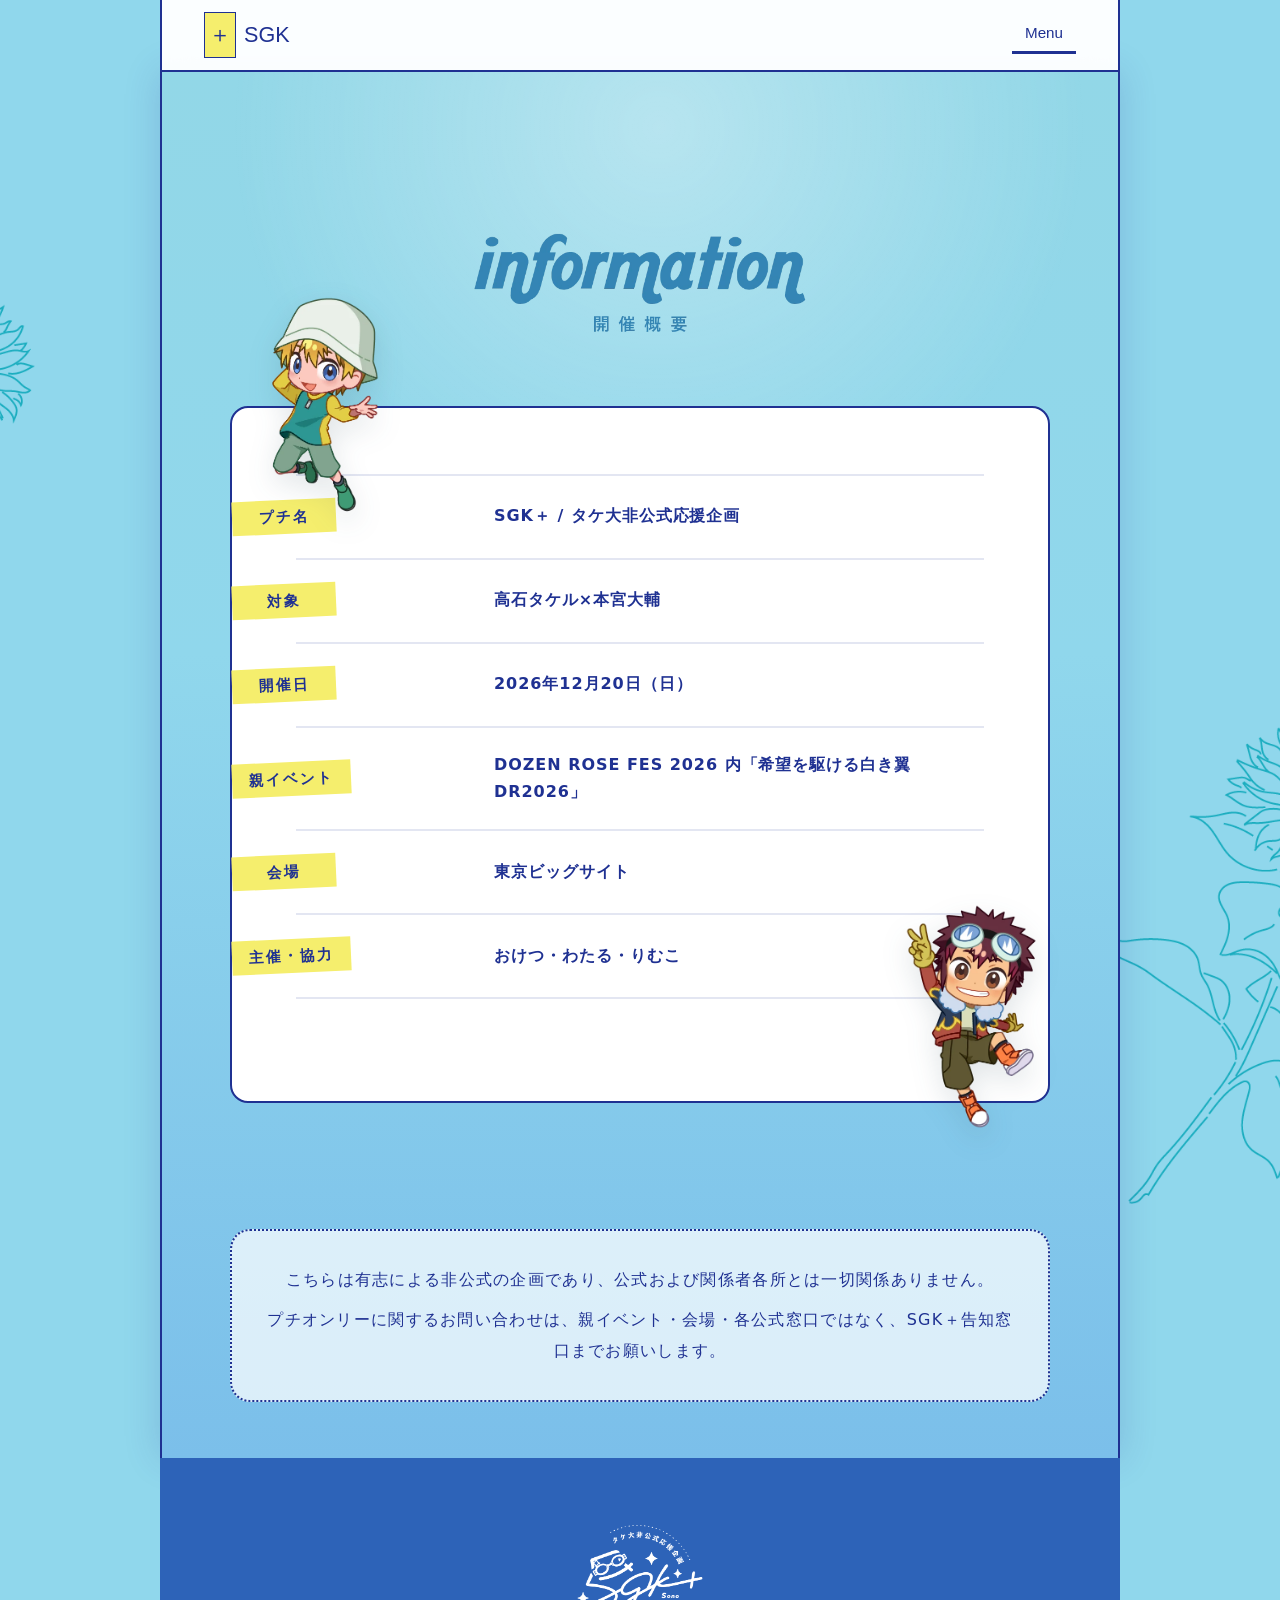
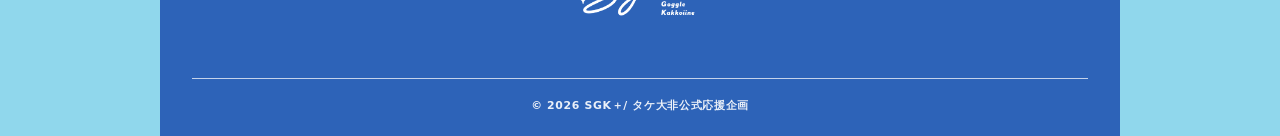
==== commit 100487e7: "Add files via upload" ====
--- a/about.html
+++ b/about.html
@@ -23,7 +23,7 @@
       <div class="notice-panel with-sd about-info-panel reveal reveal-card">
         <img class="panel-sd panel-sd-left" src="assets/images/takeru-sd.webp" alt="" aria-hidden="true">
         <dl class="info-list">
-          <div><dt>プチ名</dt><dd>SGK＋ / タケ大有志プチオンリー</dd></div>
+          <div><dt>プチ名</dt><dd>SGK＋ / タケ大非公式応援企画</dd></div>
           <div><dt>対象</dt><dd>高石タケル×本宮大輔</dd></div>
           <div><dt>開催日</dt><dd>2026年12月20日（日）</dd></div>
           <div><dt>親イベント</dt><dd>DOZEN ROSE FES 2026 内「希望を駆ける白き翼 DR2026」</dd></div>
@@ -40,7 +40,7 @@
   </main>
   <footer class="site-footer">
     <img class="footer-logo" src="assets/images/sgkpluslogo-shiro-official.png" alt="SGK＋">
-    <p class="footer-copy">© 2026 SGK＋/ タケ大有志プチオンリー</p>
+    <p class="footer-copy">© 2026 SGK＋/ タケ大非公式応援企画</p>
   </footer>
   <script src="assets/js/main.js"></script>
 </body>
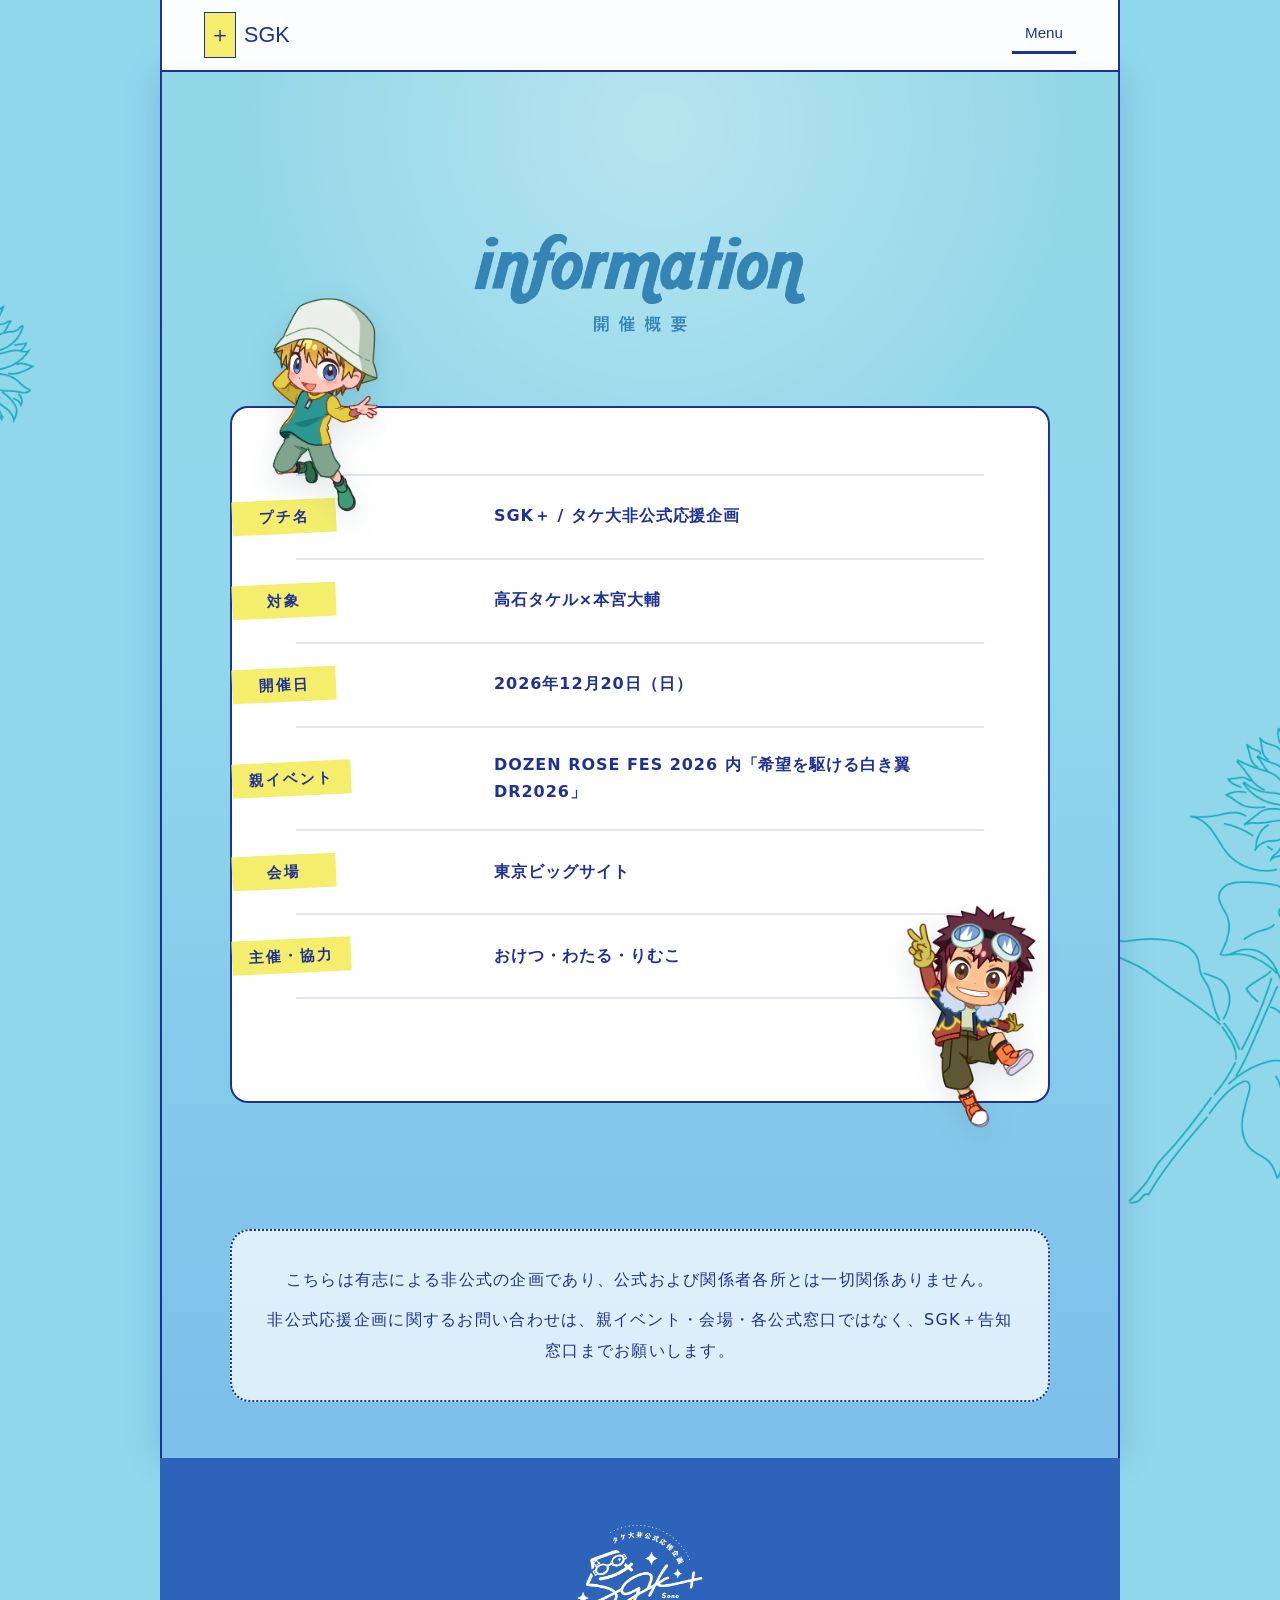
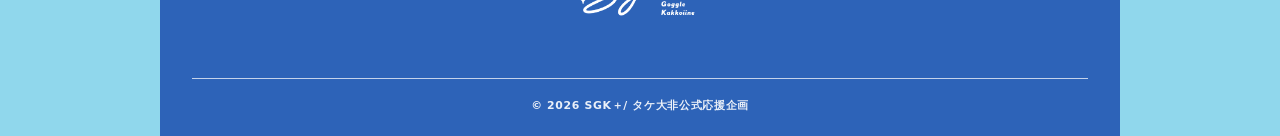
==== commit d0aef7d3: "Add files via upload" ====
--- a/about.html
+++ b/about.html
@@ -35,7 +35,7 @@
     </section>
     <section class="about-note reveal">
       <p>こちらは有志による非公式の企画であり、公式および関係者各所とは一切関係ありません。</p>
-      <p>プチオンリーに関するお問い合わせは、親イベント・会場・各公式窓口ではなく、SGK＋告知窓口までお願いします。</p>
+      <p>非公式応援企画に関するお問い合わせは、親イベント・会場・各公式窓口ではなく、SGK＋告知窓口までお願いします。</p>
     </section>
   </main>
   <footer class="site-footer">
